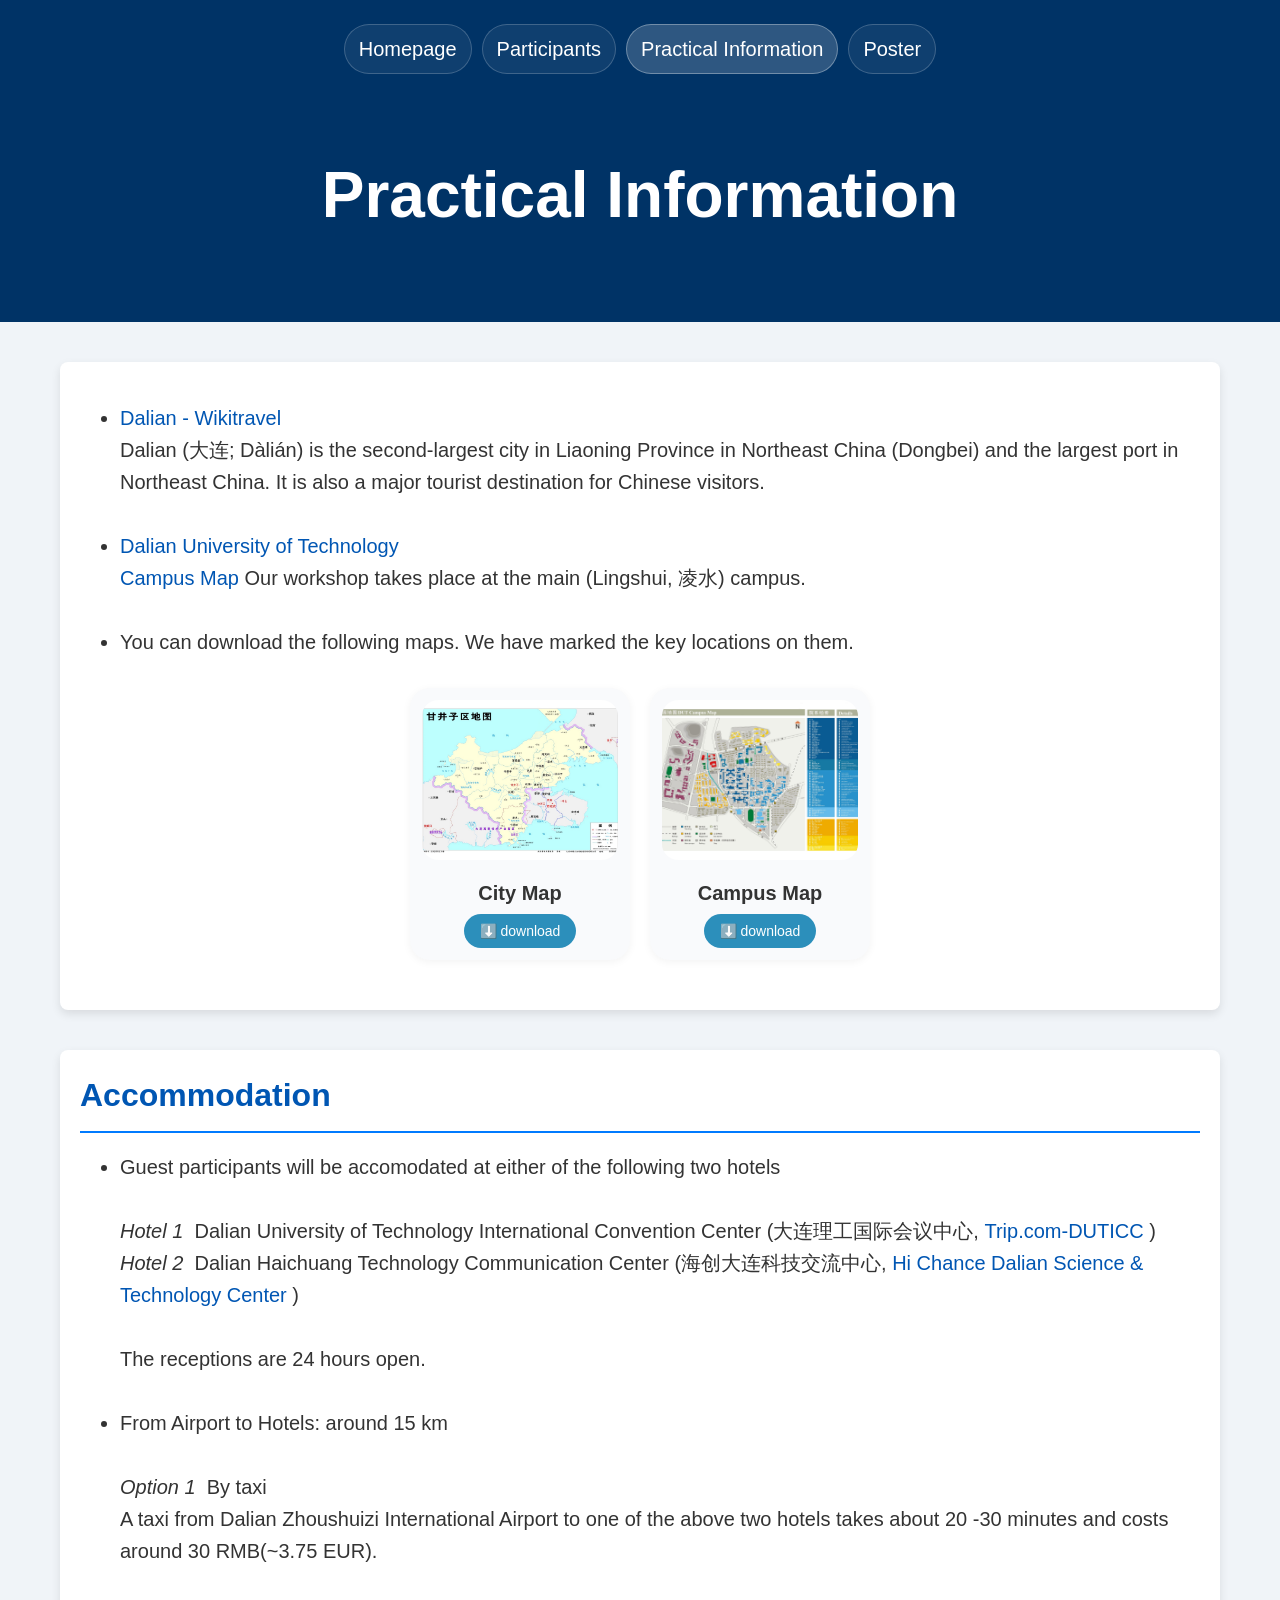
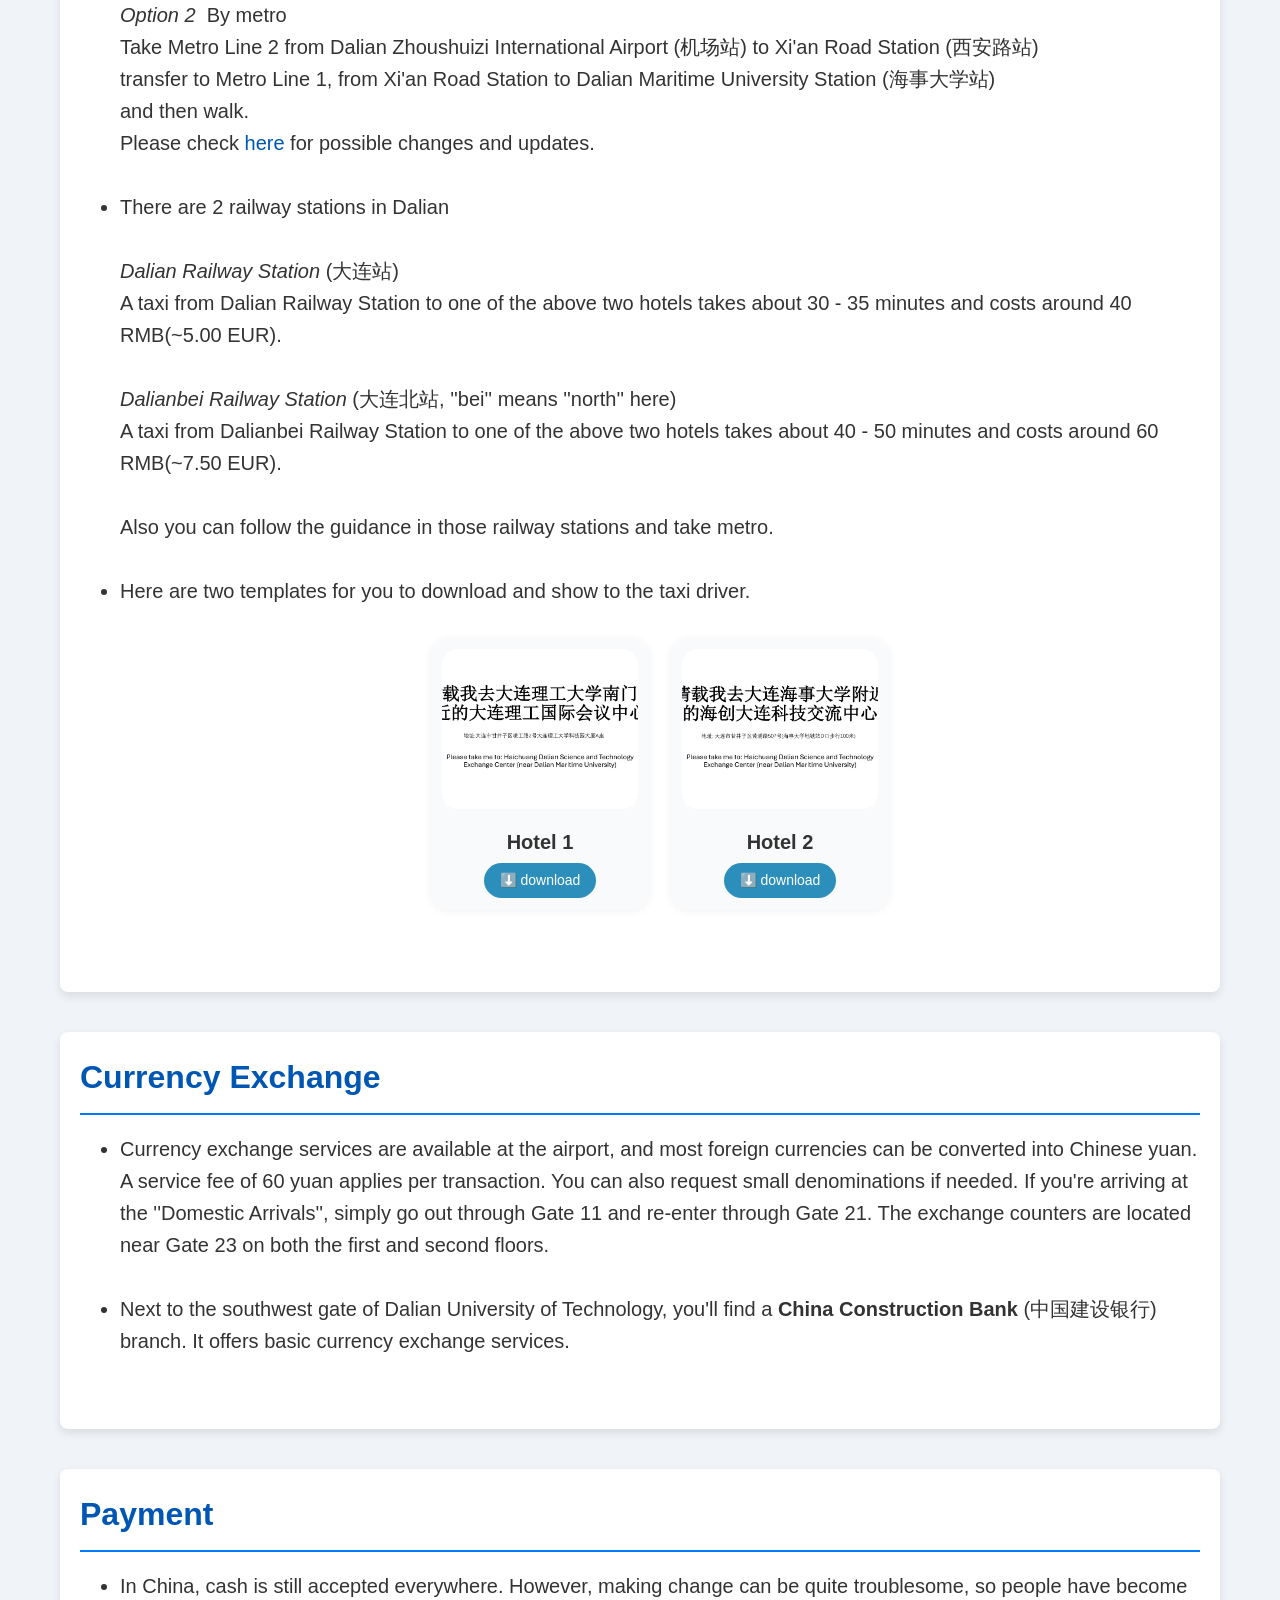
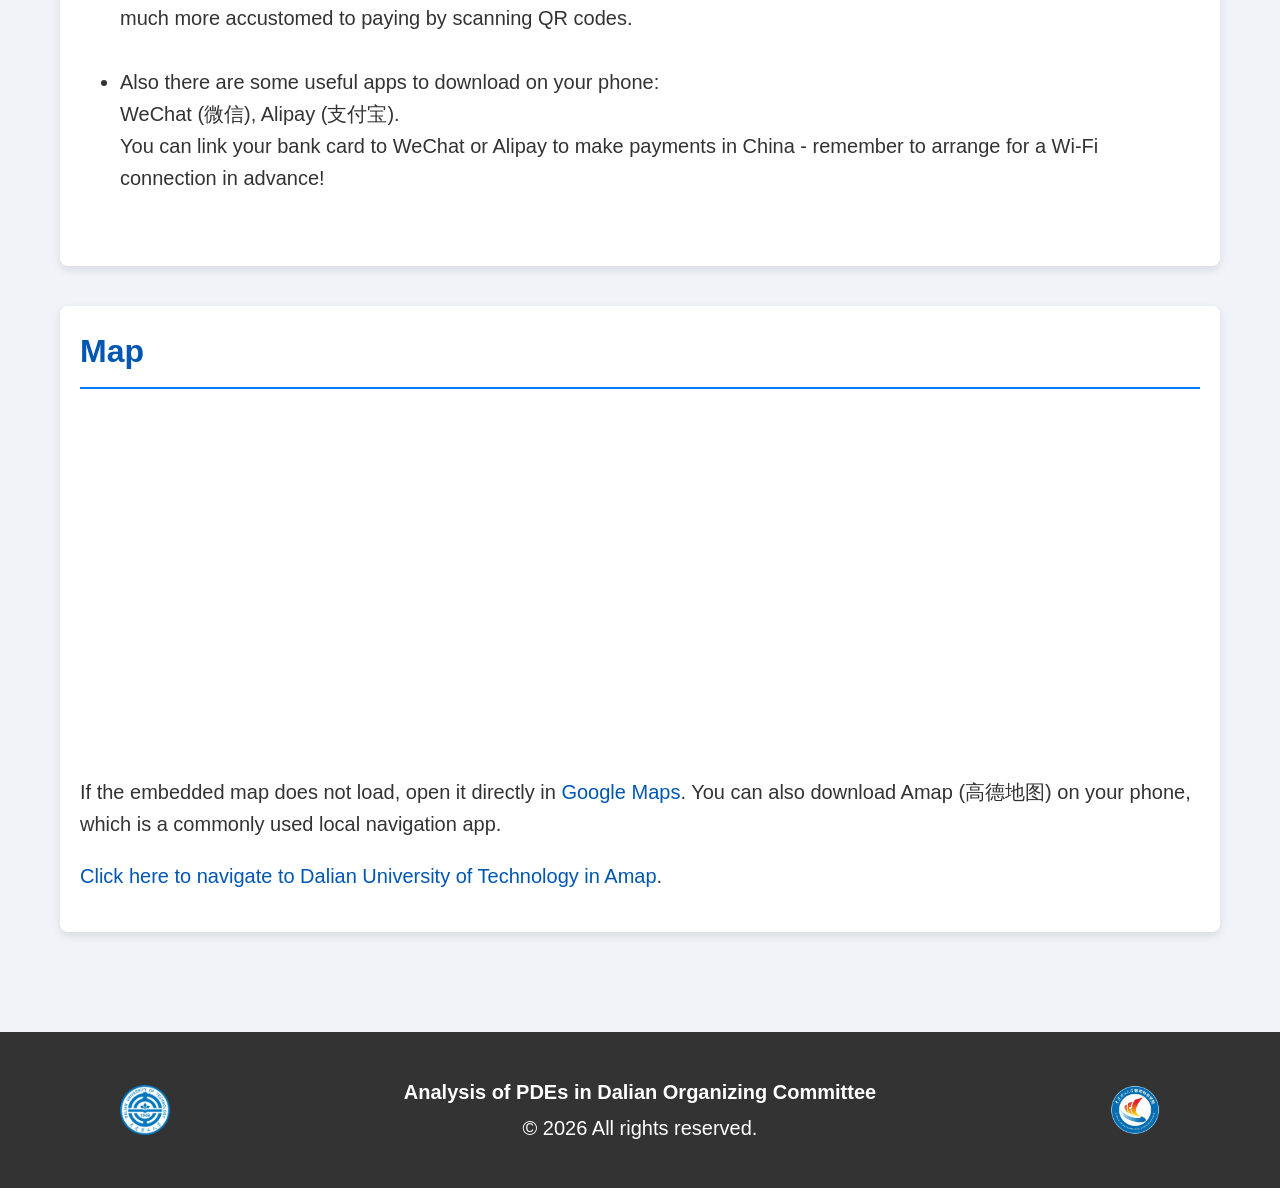
==== information.html @ e241f8f9 "Update information.html" ====
<!DOCTYPE html>

    

<html lang="en">

<style>
body {
            font-family: "Microsoft YaHei", Arial, sans-serif;
            background-color: #f0f4f8;
            color: #333;
            margin: 0;
            padding: 0;
            line-height: 1.6;
	font-size: 20px; /* 增加基础字体大小 */
        }

section {
            max-width: 1200px;
            margin: 40px auto;
            padding: 20px;
            background: white;
            box-shadow: 0 4px 10px rgba(0,0,0,0.1);
            border-radius: 8px;
        }
</style>    


<head>
    <meta charset="UTF-8">
    <meta name="viewport" content="width=device-width, initial-scale=1.0">
    <title>Practical Information | Analysis of PDEs in Dalian</title>
    <link rel="stylesheet" href="styles.css">
</head>
<body>
    <header class="site-header">
        <div class="nav-shell">

            <nav class="site-nav" aria-label="Primary">
                <a href="index.html">Homepage</a>
                <a href="participants.html">Participants</a>
                <a class="active" href="information.html">Practical Information</a>
                <a href="poster.html">Poster</a>
            </nav>
        </div>
        <div class="hero">
	         <h1>Practical Information</h1>
        </div>
    </header>

    <main>
        


    <section id="Introduction">
            <ul>
                <li> 
                    <a href="https://wikitravel.org/en/Dalian">Dalian - Wikitravel</a> <br>
                    Dalian (大连; Dàlián) is the second-largest city in Liaoning Province in Northeast China (Dongbei) and the largest port in Northeast China. 
					It is also a major tourist destination for Chinese visitors.
                    <br><br>
                    </li>
                
                <li>  
                    <a href="https://en.dlut.edu.cn/index.htm">  Dalian University of Technology  </a> <br>
                    <a href="https://en.dlut.edu.cn/Campus_Life/Maps___Transportation.htm">   Campus Map </a> Our workshop takes place at the main (Lingshui, 凌水)  campus.  <br>  <br>
                </li>

				<li>You can download the following maps. We have marked the key locations on them.
                    
                </li> 
                
            </ul>

		<div style="display: flex; flex-wrap: wrap; gap: 20px; margin: 30px 0; justify-content: center;">
    
	<div style="background: #f9fafc; border-radius: 20px; padding: 12px; width: 220px; text-align: center; box-shadow: 0 2px 8px rgba(0,0,0,0.05);">
        <img src="https://jiashunliu.github.io/Analysis_in_Dalian/Ganjingzi Map.jpg" alt="City Map" style="width: 100%; height: 160px; object-fit: cover; border-radius: 16px;">
        <p style="margin: 8px 0 4px; font-weight: bold;">City Map</p>
        <a href="https://jiashunliu.github.io/Analysis_in_Dalian/Ganjingzi Map.pdf" download="City Map" style="background: #2c8fbb; color: white; padding: 6px 16px; border-radius: 30px; text-decoration: none; display: inline-block; font-size: 14px;">⬇️ download</a>
    </div>

    
    <div style="background: #f9fafc; border-radius: 20px; padding: 12px; width: 220px; text-align: center; box-shadow: 0 2px 8px rgba(0,0,0,0.05);">
        <img src="https://jiashunliu.github.io/Analysis_in_Dalian/campus map.jpg" alt="Campus Map" style="width: 100%; height: 160px; object-fit: cover; border-radius: 16px;">
        <p style="margin: 8px 0 4px; font-weight: bold;">Campus Map</p>
        <a href="https://jiashunliu.github.io/Analysis_in_Dalian/Campus Map.pdf" download="Campus Map" style="background: #2c8fbb; color: white; padding: 6px 16px; border-radius: 30px; text-decoration: none; display: inline-block; font-size: 14px;">⬇️ download</a>
    </div>
    
    
</div>
    </section>



<section class="panel">
            <h2>Accommodation</h2> 
            <ul>
                   <li> Guest participants will be accomodated at either of the following two hotels <br><br>
                    <i>Hotel 1</i>&nbsp; Dalian University of Technology International Convention Center (大连理工国际会议中心,
                    <a href="https://www.trip.com/hotels/dalian-hotel-detail-1654204/dalian-university-of-technology-international-convention-center/">
                        Trip.com-DUTICC </a>)<br>
                    <i>Hotel 2</i>&nbsp; Dalian Haichuang Technology Communication Center (海创大连科技交流中心,
                        <a href="https://en.hichancedalian.cn/"> Hi Chance Dalian Science & Technology Center  </a>)  <br><br>
                    The receptions are 24 hours open. <br> <br>
               </li>
                
                <li>From Airport to Hotels: around 15 km <br><br>
                    <i>Option 1</i>&nbsp; By taxi<br>
                    A taxi from Dalian Zhoushuizi International Airport to one of the above two hotels takes about 20 -30 minutes and costs around 30 RMB(~3.75 EUR).<br>  <br>
                    
                    <i>Option 2</i>&nbsp; By metro<br>
                    Take Metro Line 2 from Dalian Zhoushuizi International Airport (机场站) to Xi'an Road Station (西安路站)  <br>
                             transfer to Metro Line 1, from Xi'an Road Station to Dalian Maritime University Station (海事大学站)  <br>
                             and then walk. <br>
                    Please check <a href="https://www.dltransgrp.com/portal/indexShow.do">here</a> for possible changes and updates.
                    <br><br>
                </li> 

				<li>There are 2 railway stations in Dalian <br><br>
                    <i>Dalian Railway Station</i> (大连站)<br>
                    A taxi from Dalian Railway Station to one of the above two hotels takes about 30 - 35 minutes and costs around 40 RMB(~5.00 EUR).<br><br>
                    
                    <i>Dalianbei Railway Station</i> (大连北站, ''bei'' means ''north'' here)<br>
                    A taxi from Dalianbei Railway Station to one of the above two hotels takes about 40 - 50 minutes and costs around 60 RMB(~7.50 EUR).<br><br>
					Also you can follow the guidance in those railway stations and take metro.
                    <br><br>
                </li>

				<li>Here are two templates for you to download and show to the taxi driver.
                    
                </li> 

<div style="display: flex; flex-wrap: wrap; gap: 20px; margin: 30px 0; justify-content: center;">

	<div style="background: #f9fafc; border-radius: 20px; padding: 12px; width: 220px; text-align: center; box-shadow: 0 2px 8px rgba(0,0,0,0.05);">
        <img src="https://jiashunliu.github.io/Analysis_in_Dalian/taxi-2.jpg" alt="Hotel 1" style="width: 100%; height: 160px; object-fit: cover; border-radius: 16px;">
        <p style="margin: 8px 0 4px; font-weight: bold;">Hotel 1</p>
        <a href="https://jiashunliu.github.io/Analysis_in_Dalian/taxi-2.jpg" download="Hotel1.jpg" style="background: #2c8fbb; color: white; padding: 6px 16px; border-radius: 30px; text-decoration: none; display: inline-block; font-size: 14px;">⬇️ download</a>
    </div>
    
    <div style="background: #f9fafc; border-radius: 20px; padding: 12px; width: 220px; text-align: center; box-shadow: 0 2px 8px rgba(0,0,0,0.05);">
        <img src="https://jiashunliu.github.io/Analysis_in_Dalian/taxi-1.jpg" alt="Hotel 2" style="width: 100%; height: 160px; object-fit: cover; border-radius: 16px;">
        <p style="margin: 8px 0 4px; font-weight: bold;">Hotel 2</p>
        <a href="https://jiashunliu.github.io/Analysis_in_Dalian/taxi-1.jpg" download="Hotel2.jpg" style="background: #2c8fbb; color: white; padding: 6px 16px; border-radius: 30px; text-decoration: none; display: inline-block; font-size: 14px;">⬇️ download</a>
    </div>
    
    
</div>
                
            </ul> 
             
            <br>
        </section>


    <section class="panel">
            <h2>Currency Exchange</h2> 
            <ul>
				<li>Currency exchange services are available at the airport, and most foreign currencies can be converted into Chinese yuan.
					A service fee of 60 yuan applies per transaction. You can also request small denominations if needed.
					If you're arriving at the ''Domestic Arrivals'', simply go out through Gate 11 and re-enter through Gate 21.
					The exchange counters are located near Gate 23 on both the first and second floors.
                </li> 

				<br>

				<li>Next to the southwest gate of Dalian University of Technology, you'll find a <b>China Construction Bank</b> (中国建设银行) branch. 
					It offers basic currency exchange services.
                </li> 

            </ul> 
             
            <br>

	</section>

	<section class="panel">
            <h2>Payment</h2> 
            <ul>
				
				<li>In China, cash is still accepted everywhere. 
					However, making change can be quite troublesome, 
					so people have become much more accustomed to paying by scanning QR codes.
                </li> 

				<br>
				
                <li>Also there are some useful apps to download on your phone: <br>
                    WeChat (微信), Alipay (支付宝).<br>
                    You can link your bank card to WeChat or Alipay to make payments in China - remember to arrange for a Wi-Fi connection in advance!
                    <br>
                </li> 
                
            </ul> 
             
            <br>

	</section>


        <section class="panel">
            <h2>Map</h2>
            <iframe
                class="map-frame"
                src="https://www.google.com/maps?q=Dalian%20University%20of%20Technology%2C%20Dalian%2C%20China&z=15&output=embed"
                allowfullscreen=""
                loading="lazy"
                referrerpolicy="no-referrer-when-downgrade"
                title="Dalian University of Technology map">
            </iframe>
            <p>
                If the embedded map does not load, open it directly in
                <a href="https://www.google.com/maps/search/?api=1&query=Dalian+University+of+Technology,+Dalian,+China">Google Maps</a>.
				You can also download Amap (高德地图) on your phone, which is a commonly used local navigation app.
            </p>
			<p>
                <a href="https://uri.amap.com/search?keyword=大连理工大学" target="_blank">Click here to navigate to Dalian University of Technology in Amap</a>.
            </p>
			
        </section>
    </main>

    <footer class="site-footer">
        <div class="footer-inner">
            <img class="footer-logo" src="https://jiashunliu.github.io/Analysis_in_Dalian/symbol_dut.png" alt="DUT logo">
            <div class="footer-copy">
                <p><strong>Analysis of PDEs in Dalian Organizing Committee</strong></p>
                <p>&copy; 2026 All rights reserved.</p>
            </div>
            <img class="footer-logo" src="https://jiashunliu.github.io/Analysis_in_Dalian/symbol_som_2.png" alt="School logo">
        </div>
    </footer>
</body>
</html>
---- styles.css ----
:root {
    --bg: #f0f4f8;
    --panel: #ffffff;
    --ink: #333333;
    --muted: #5c6a7a;
    --line: #d8e0ea;
    --brand: #003366;
    --brand-soft: #0056b3;
    --brand-line: #007bff;
    --accent: #ffcc00;
    --accent-soft: #fff3cd;
    --shadow: 0 4px 10px rgba(0, 0, 0, 0.1);
}

* {
    box-sizing: border-box;
}

html {
    scroll-behavior: smooth;
}

body {
    margin: 0;
    font-family: "Microsoft YaHei", Arial, sans-serif;
    background-color: var(--bg);
    color: var(--ink);
    line-height: 1.6;
}

a {
    color: var(--brand-soft);
    text-decoration: none;
}

a:hover {
    text-decoration: underline;
}

.site-header {
    background: var(--brand);
    color: #ffffff;
    text-align: center;
}

.nav-shell {
    max-width: 1200px;
    margin: 0 auto;
    padding: 24px 20px 0;
}

.brand {
    margin-bottom: 18px;
    font-size: 1.45rem;
    font-weight: 700;
    letter-spacing: 0.02em;
}

.brand a {
    color: #ffffff;
    text-decoration: none;
}

.site-nav {
    display: flex;
    justify-content: center;
    flex-wrap: wrap;
    gap: 10px;
    padding-bottom: 14px;
}

.site-nav a {
    color: #ffffff;
    padding: 8px 14px;
    border: 1px solid rgba(255, 255, 255, 0.2);
    border-radius: 999px;
    background: rgba(255, 255, 255, 0.06);
    transition: background-color 0.2s ease, border-color 0.2s ease;
}

.site-nav a:hover,
.site-nav a.active {
    background: rgba(255, 255, 255, 0.18);
    border-color: rgba(255, 255, 255, 0.32);
    text-decoration: none;
}

.hero {
    max-width: 2000px;
    margin: 0 auto;
    padding: 72px 20px 90px;
}

.hero .eyebrow {
    margin: 0 0 14px;
    font-size: 1rem;
    letter-spacing: 0.2em;
    text-transform: uppercase;
    color: rgba(255, 255, 255, 0.8);
}

.hero h1 {
    margin: 0;
    font-size: clamp(2.6rem, 6vw, 4rem);
    line-height: 1.12;
}

.hero p {
    max-width: 780px;
    margin: 18px auto 0;
    font-size: 1.2rem;
    color: rgba(255, 255, 255, 0.92);
}

.hero .dates {
    font-size: 1.8rem;
    font-weight: 700;
    color: var(--accent);
}

.hero .location {
    margin-top: 10px;
    font-size: 1.35rem;
    color: #ffffff;
}

main {
    max-width: 1200px;
    margin: 40px auto;
    padding: 0 20px 20px;
}

.panel {
    margin-bottom: 40px;
    padding: 20px;
    background: var(--panel);
    box-shadow: var(--shadow);
    border-radius: 8px;
}

.panel[id] {
    scroll-margin-top: 24px;
}

.panel h2 {
    margin: 0 0 18px;
    padding-bottom: 10px;
    color: var(--brand-soft);
    font-size: 2rem;
    border-bottom: 2px solid var(--brand-line);
}

.panel h3 {
    margin: 20px 0 10px;
    color: var(--brand);
}

.panel p:first-of-type,
.panel ul:first-of-type,
.panel ol:first-of-type {
    margin-top: 0;
}

.lede {
    font-size: 1.08rem;
    color: var(--muted);
}

.card-grid,
.link-grid {
    display: grid;
    gap: 18px;
    margin-top: 24px;
}

.card-grid {
    grid-template-columns: repeat(auto-fit, minmax(220px, 1fr));
}

.link-grid {
    grid-template-columns: repeat(auto-fit, minmax(240px, 1fr));
}

.card,
.link-card,
.note {
    padding: 18px 20px;
    border: 1px solid var(--line);
    border-radius: 8px;
    background: #f9fbfd;
}

.card strong,
.link-card strong {
    display: block;
    margin-bottom: 8px;
    color: var(--brand);
}

.link-card {
    color: inherit;
    transition: transform 0.2s ease, border-color 0.2s ease;
}

.link-card:hover {
    transform: translateY(-2px);
    border-color: var(--brand-soft);
    text-decoration: none;
}

.meta-list,
.speaker-list,
.info-list,
.contact-list {
    margin: 0;
    padding-left: 22px;
}

.meta-list li,
.speaker-list li,
.info-list li,
.contact-list li {
    margin-bottom: 10px;
}

.table-wrap {
    overflow-x: auto;
    margin-top: 18px;
}

table {
    width: 100%;
    min-width: 760px;
    border-collapse: collapse;
    background: #ffffff;
}

th,
td {
    padding: 12px 10px;
    border: 1px solid var(--line);
    text-align: center;
    vertical-align: middle;
}

th {
    background: #edf3fa;
    color: var(--brand-soft);
}

.highlight {
    background: var(--accent-soft);
}

.note {
    border-left: 4px solid var(--brand-soft);
    background: #f5f9fe;
}

.split {
    display: grid;
    grid-template-columns: minmax(0, 1.25fr) minmax(280px, 0.9fr);
    gap: 24px;
}

.map-frame {
    width: 100%;
    min-height: 360px;
    border: 0;
    border-radius: 8px;
}

.auth-overlay {
    display: flex;
    justify-content: center;
    margin-bottom: 24px;
}

.auth-card {
    width: min(420px, 100%);
    padding: 28px 24px;
    border-radius: 12px;
    background: #ffffff;
    box-shadow: 0 14px 36px rgba(0, 0, 0, 0.18);
}

.auth-card h2 {
    margin: 0 0 10px;
    color: var(--brand);
    font-size: 1.6rem;
}

.auth-card p {
    margin: 0;
    color: var(--muted);
}

.auth-form {
    display: grid;
    gap: 12px;
    margin-top: 18px;
}

.auth-input {
    width: 100%;
    padding: 12px 14px;
    border: 1px solid var(--line);
    border-radius: 8px;
    font-size: 1rem;
    color: var(--ink);
}

.auth-input:focus {
    outline: 2px solid rgba(0, 123, 255, 0.2);
    border-color: var(--brand-line);
}

.auth-button {
    padding: 12px 14px;
    border: 0;
    border-radius: 8px;
    background: var(--brand);
    color: #ffffff;
    font-size: 1rem;
    cursor: pointer;
}

.auth-button:hover {
    background: var(--brand-soft);
}

.auth-error {
    min-height: 1.4em;
    color: #b42318;
    font-size: 0.95rem;
}

.protected-content.auth-locked {
    filter: blur(6px);
    pointer-events: none;
    user-select: none;
}

.site-footer {
    padding: 20px;
    background: #333333;
    color: #ffffff;
}

.footer-inner {
    position: relative;
    max-width: 1200px;
    min-height: 100px;
    margin: 0 auto;
    padding: 20px 80px;
    display: grid;
    grid-template-columns: auto 1fr auto;
    align-items: center;
    gap: 20px;
}

.footer-logo {
    width: 50px;
    height: 50px;
    object-fit: contain;
}

.footer-copy {
    text-align: center;
}

.footer-copy p {
    margin: 4px 0;
}

@media (max-width: 900px) {
    .hero {
        padding: 60px 20px 72px;
    }

    .split {
        grid-template-columns: 1fr;
    }

    .footer-inner {
        padding: 20px;
        grid-template-columns: 1fr;
        justify-items: center;
    }
}

@media (max-width: 640px) {
    .nav-shell {
        padding-top: 18px;
    }

    .brand {
        font-size: 1.2rem;
    }

    .site-nav a {
        padding: 7px 12px;
        font-size: 0.95rem;
    }

    .hero h1 {
        font-size: 2.2rem;
    }

    .hero p,
    .hero .dates,
    .hero .location {
        font-size: 1.05rem;
    }

    main {
        margin: 28px auto;
        padding: 0 14px 12px;
    }

    .panel {
        padding: 18px 16px;
    }

    .panel h2 {
        font-size: 1.6rem;
    }

    .auth-card {
        padding: 22px 18px;
    }
}
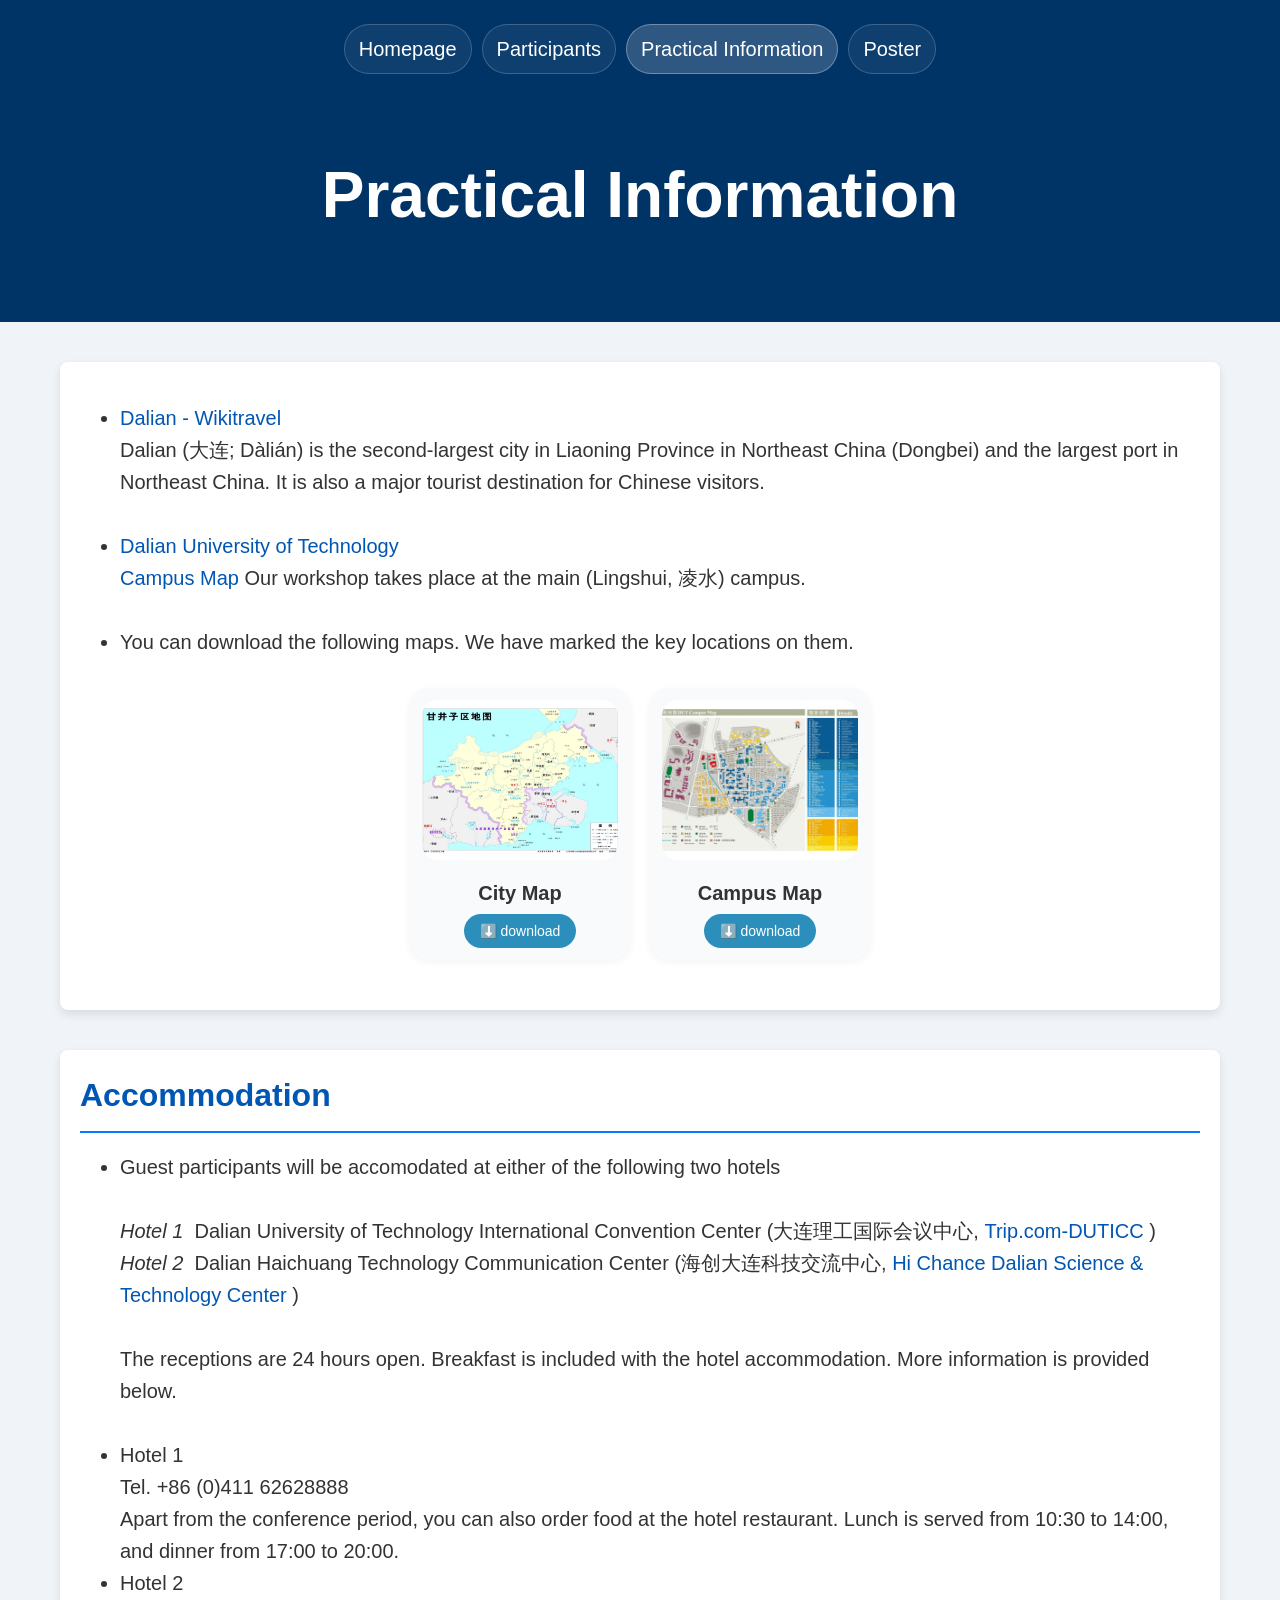
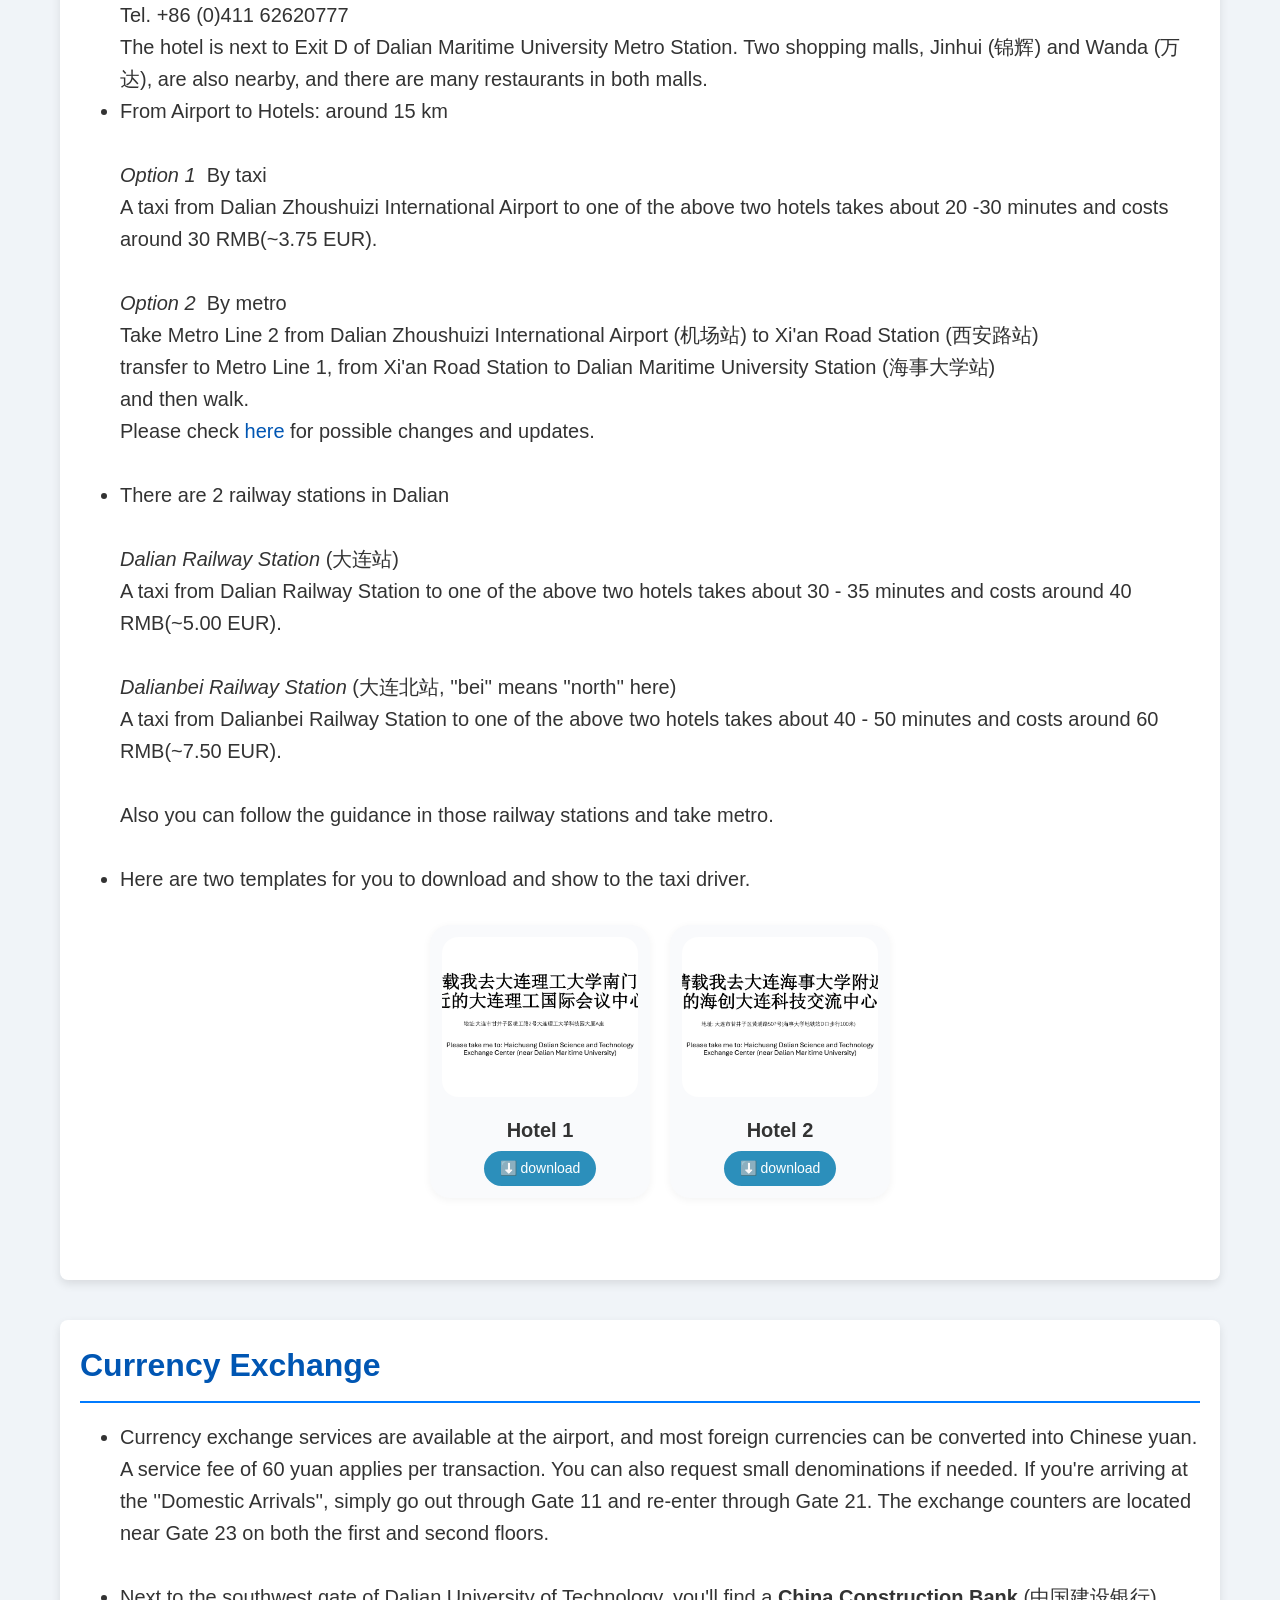
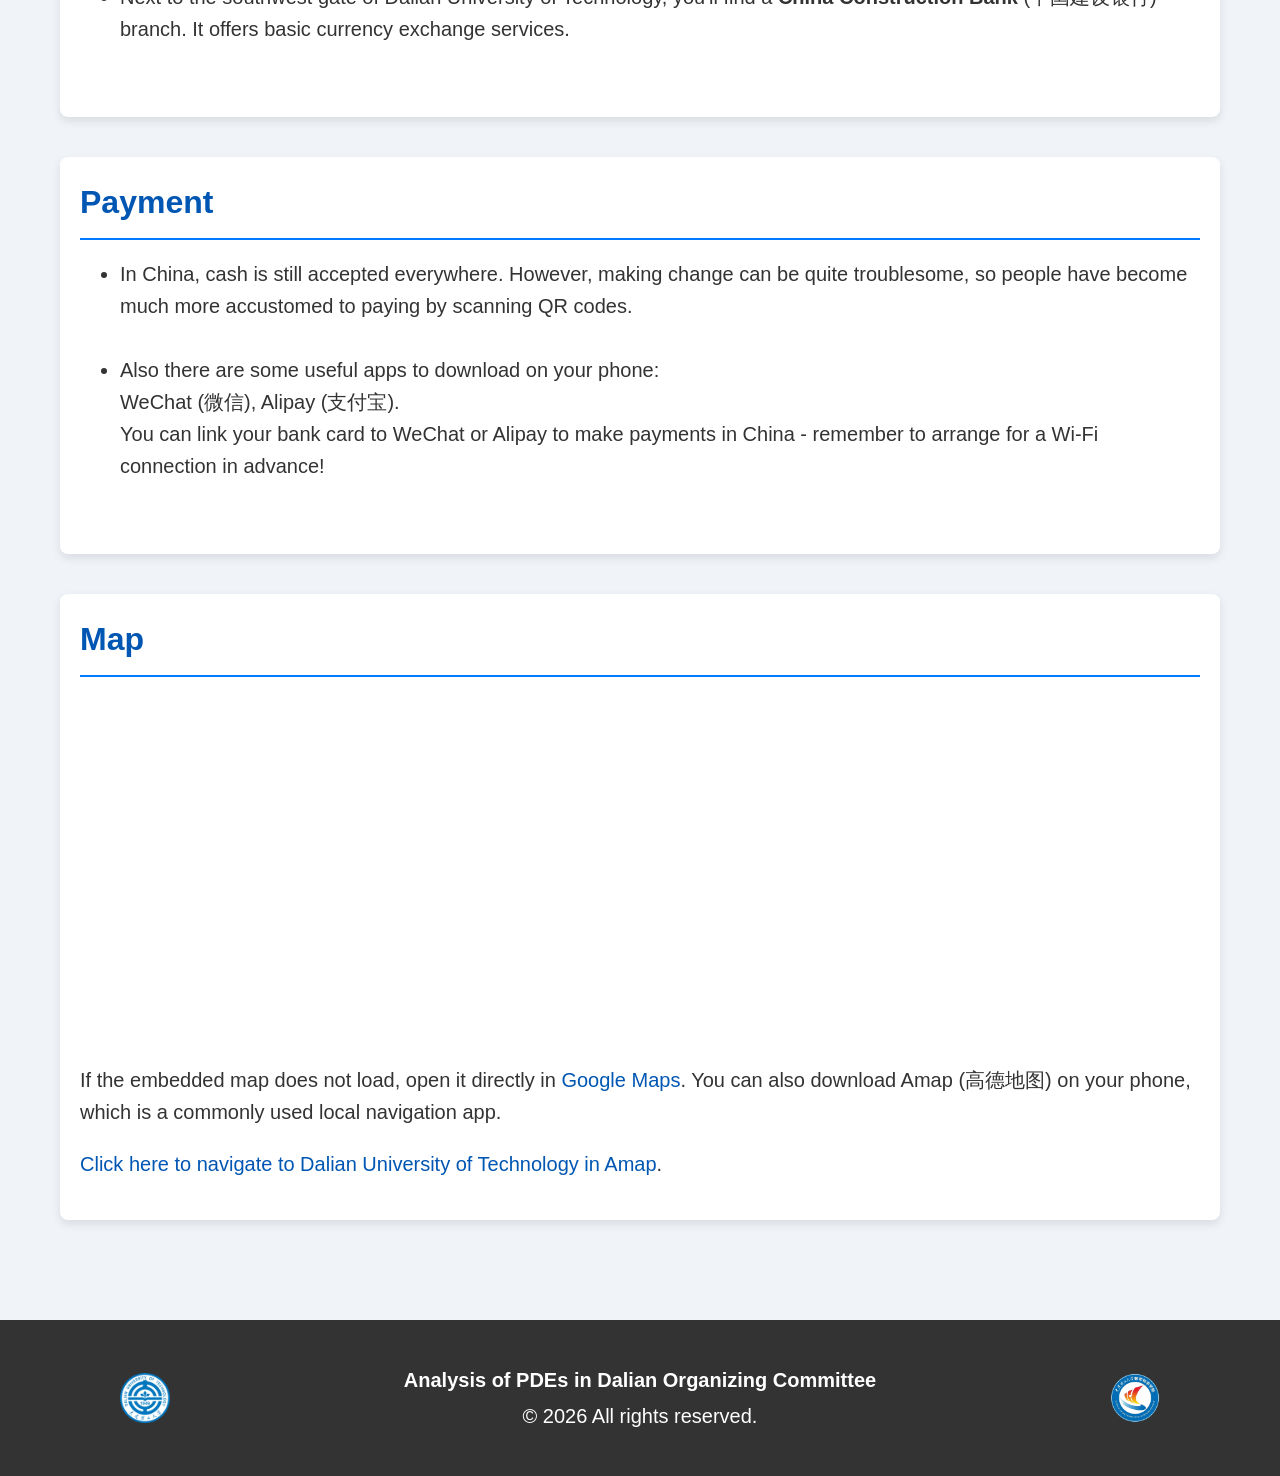
==== commit fee13780: "Update information.html" ====
--- a/information.html
+++ b/information.html
@@ -84,7 +84,7 @@
     <div style="background: #f9fafc; border-radius: 20px; padding: 12px; width: 220px; text-align: center; box-shadow: 0 2px 8px rgba(0,0,0,0.05);">
         <img src="https://jiashunliu.github.io/Analysis_in_Dalian/campus map.jpg" alt="Campus Map" style="width: 100%; height: 160px; object-fit: cover; border-radius: 16px;">
         <p style="margin: 8px 0 4px; font-weight: bold;">Campus Map</p>
-        <a href="https://jiashunliu.github.io/Analysis_in_Dalian/Campus Map.pdf" download="Campus Map" style="background: #2c8fbb; color: white; padding: 6px 16px; border-radius: 30px; text-decoration: none; display: inline-block; font-size: 14px;">⬇️ download</a>
+        <a href="https://jiashunliu.github.io/Analysis_in_Dalian/campus map.pdf" download="Campus Map" style="background: #2c8fbb; color: white; padding: 6px 16px; border-radius: 30px; text-decoration: none; display: inline-block; font-size: 14px;">⬇️ download</a>
     </div>
     
     
@@ -102,8 +102,16 @@
                         Trip.com-DUTICC </a>)<br>
                     <i>Hotel 2</i>&nbsp; Dalian Haichuang Technology Communication Center (海创大连科技交流中心,
                         <a href="https://en.hichancedalian.cn/"> Hi Chance Dalian Science & Technology Center  </a>)  <br><br>
-                    The receptions are 24 hours open. <br> <br>
+                    The receptions are 24 hours open. Breakfast is included with the hotel accommodation. More information is provided below.<br> <br>
                </li>
+
+				<li>Hotel 1 <br>Tel. +86 (0)411 62628888<br> Apart from the conference period, you can also order food at the hotel restaurant. 
+					Lunch is served from 10:30 to 14:00, and dinner from 17:00 to 20:00.</li>
+
+				<li>Hotel 2 <br>Tel. +86 (0)411 62620777<br> The hotel is next to Exit D of Dalian Maritime University Metro Station. 
+					Two shopping malls, Jinhui (锦辉) and Wanda (万达), are also nearby, and there are many restaurants in both malls.</li>
+
+				
                 
                 <li>From Airport to Hotels: around 15 km <br><br>
                     <i>Option 1</i>&nbsp; By taxi<br>
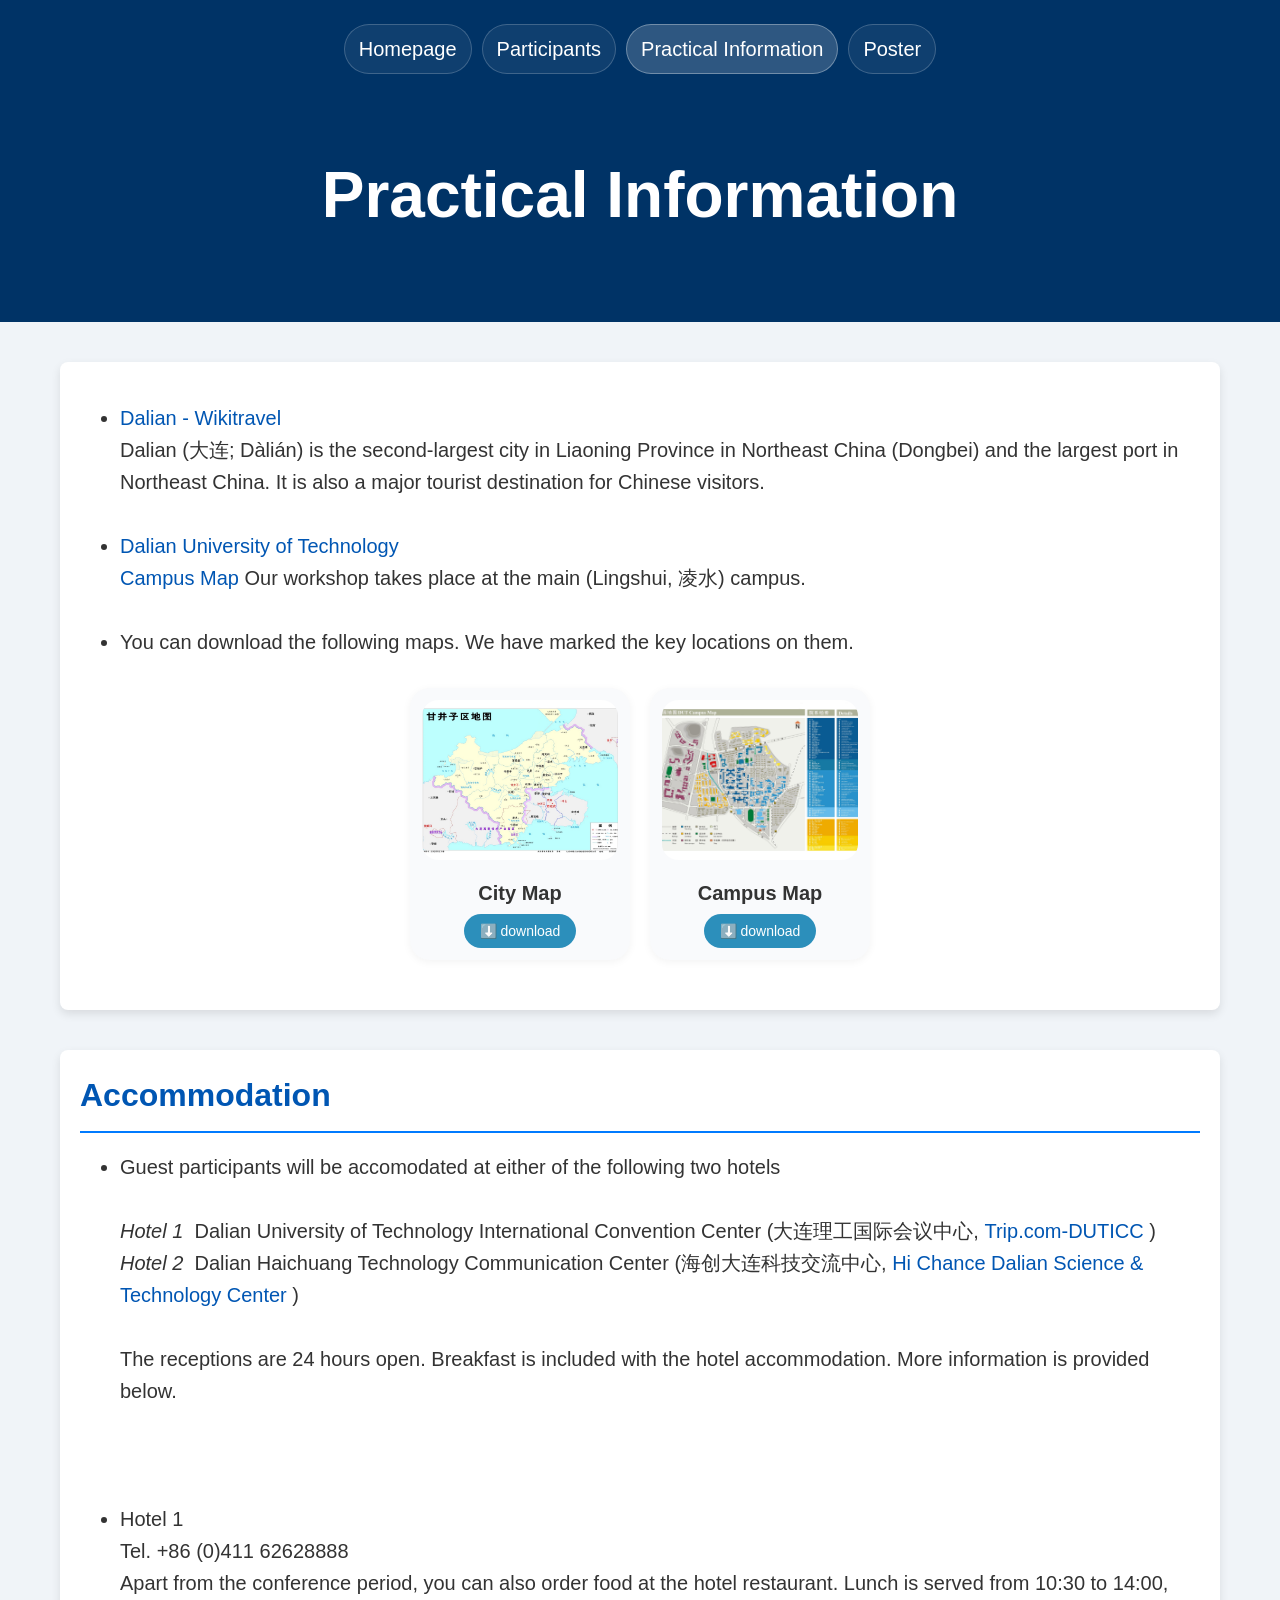
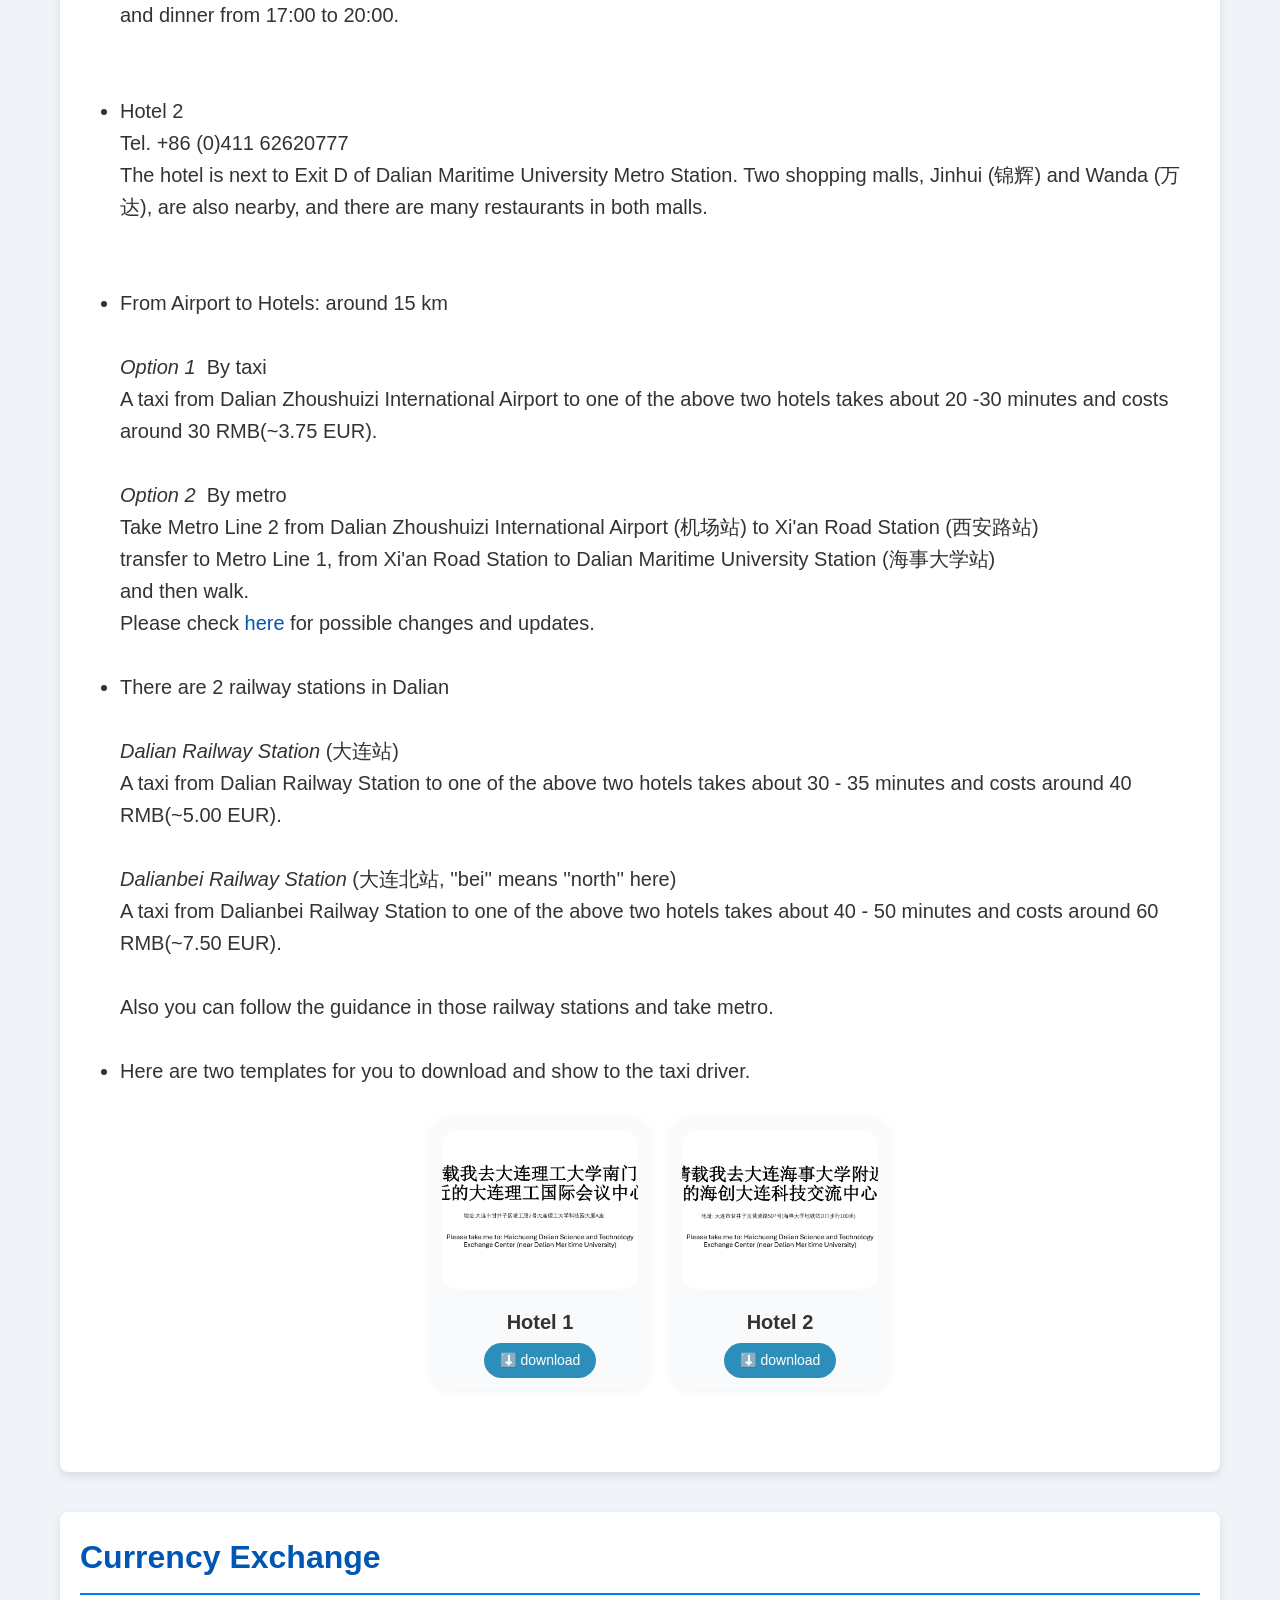
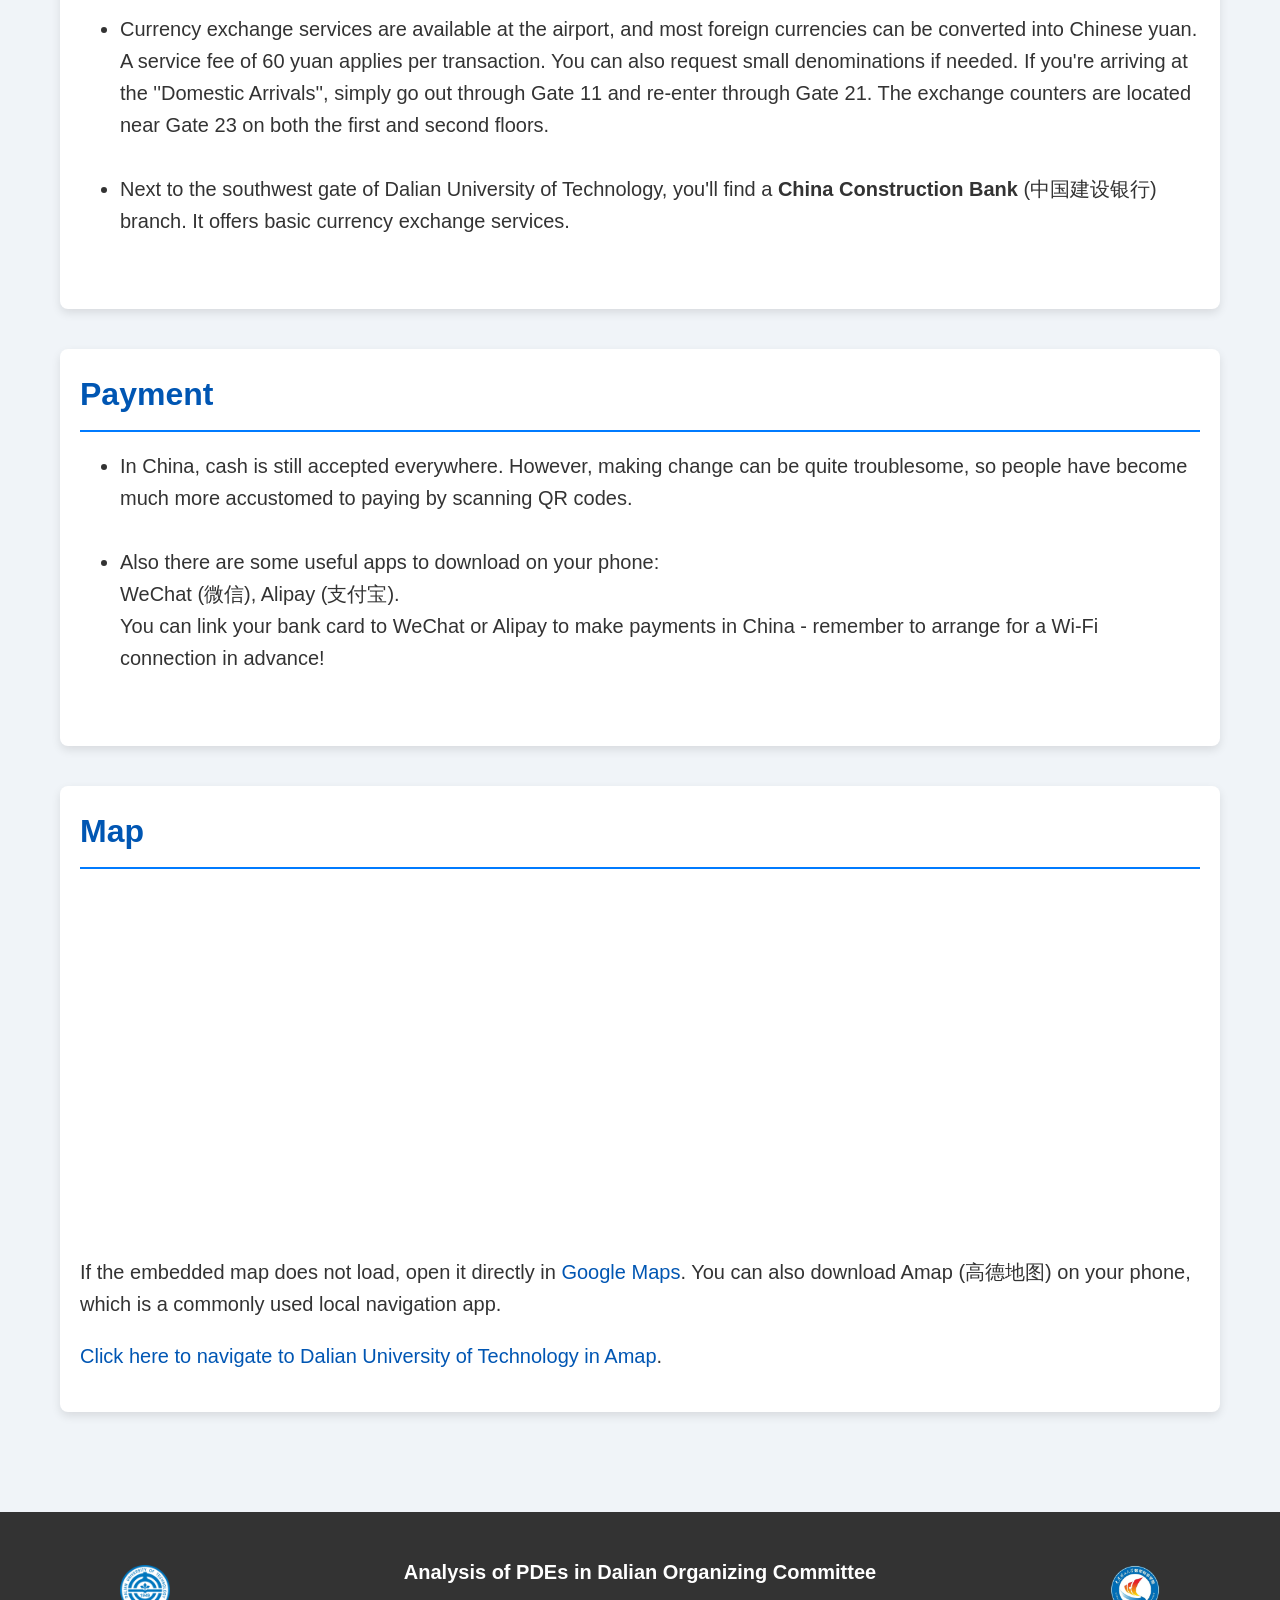
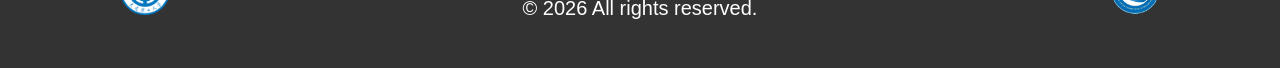
==== commit fa273986: "Update information.html" ====
--- a/information.html
+++ b/information.html
@@ -104,13 +104,13 @@
                         <a href="https://en.hichancedalian.cn/"> Hi Chance Dalian Science & Technology Center  </a>)  <br><br>
                     The receptions are 24 hours open. Breakfast is included with the hotel accommodation. More information is provided below.<br> <br>
                </li>
-
+<br> <br>
 				<li>Hotel 1 <br>Tel. +86 (0)411 62628888<br> Apart from the conference period, you can also order food at the hotel restaurant. 
 					Lunch is served from 10:30 to 14:00, and dinner from 17:00 to 20:00.</li>
-
+<br> <br>
 				<li>Hotel 2 <br>Tel. +86 (0)411 62620777<br> The hotel is next to Exit D of Dalian Maritime University Metro Station. 
 					Two shopping malls, Jinhui (锦辉) and Wanda (万达), are also nearby, and there are many restaurants in both malls.</li>
-
+<br> <br>
 				
                 
                 <li>From Airport to Hotels: around 15 km <br><br>
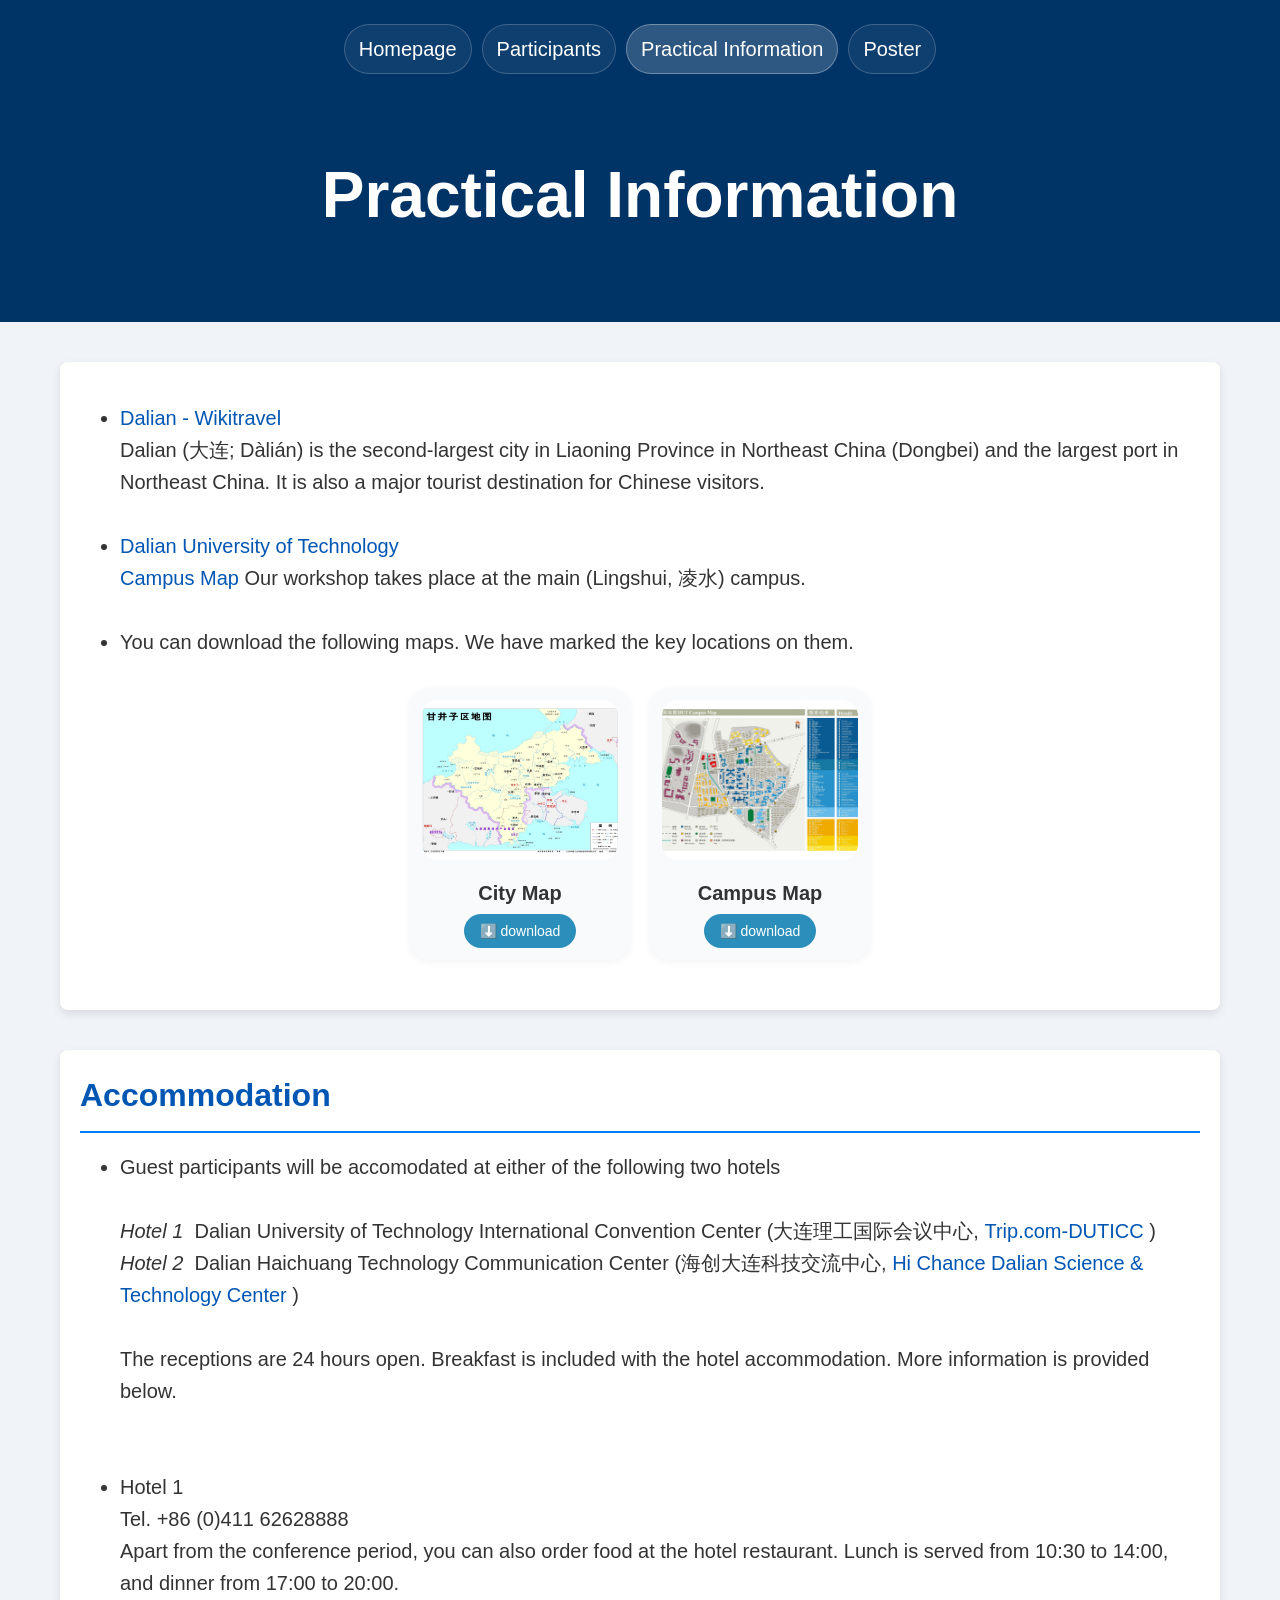
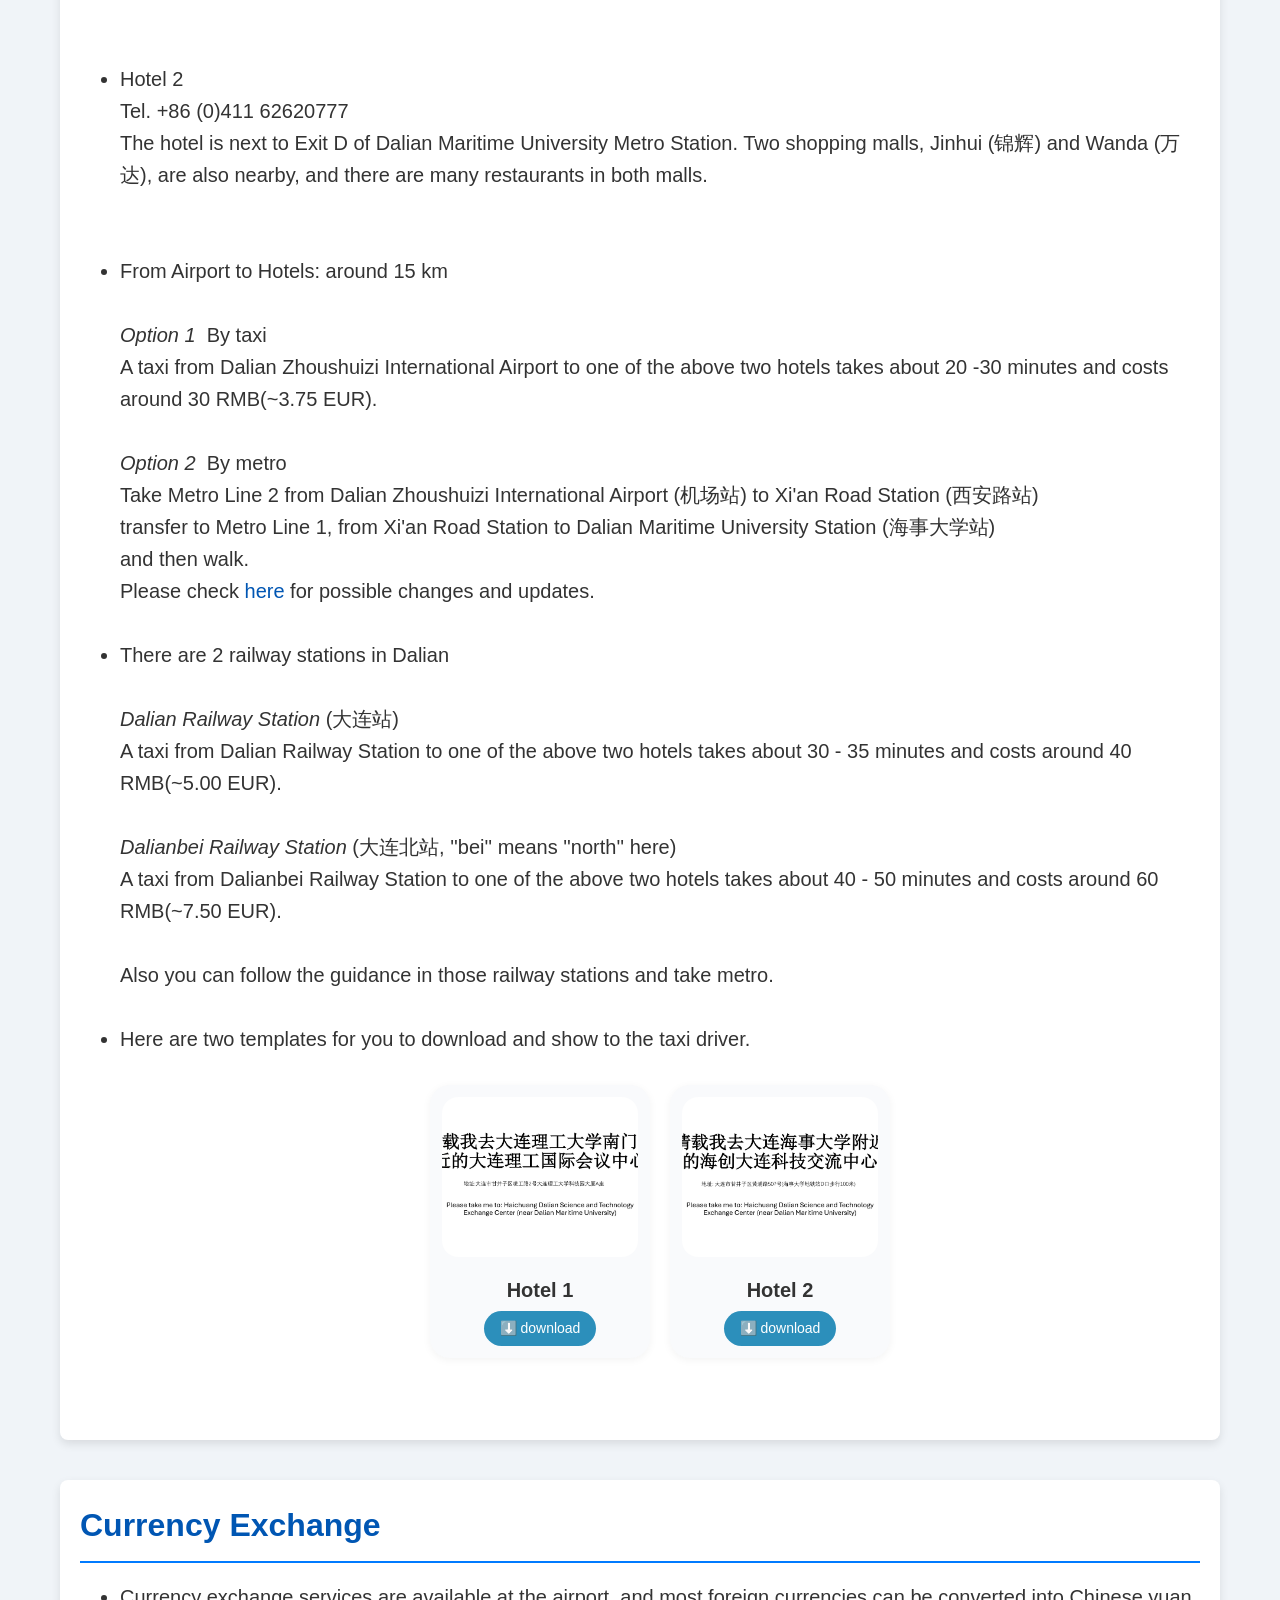
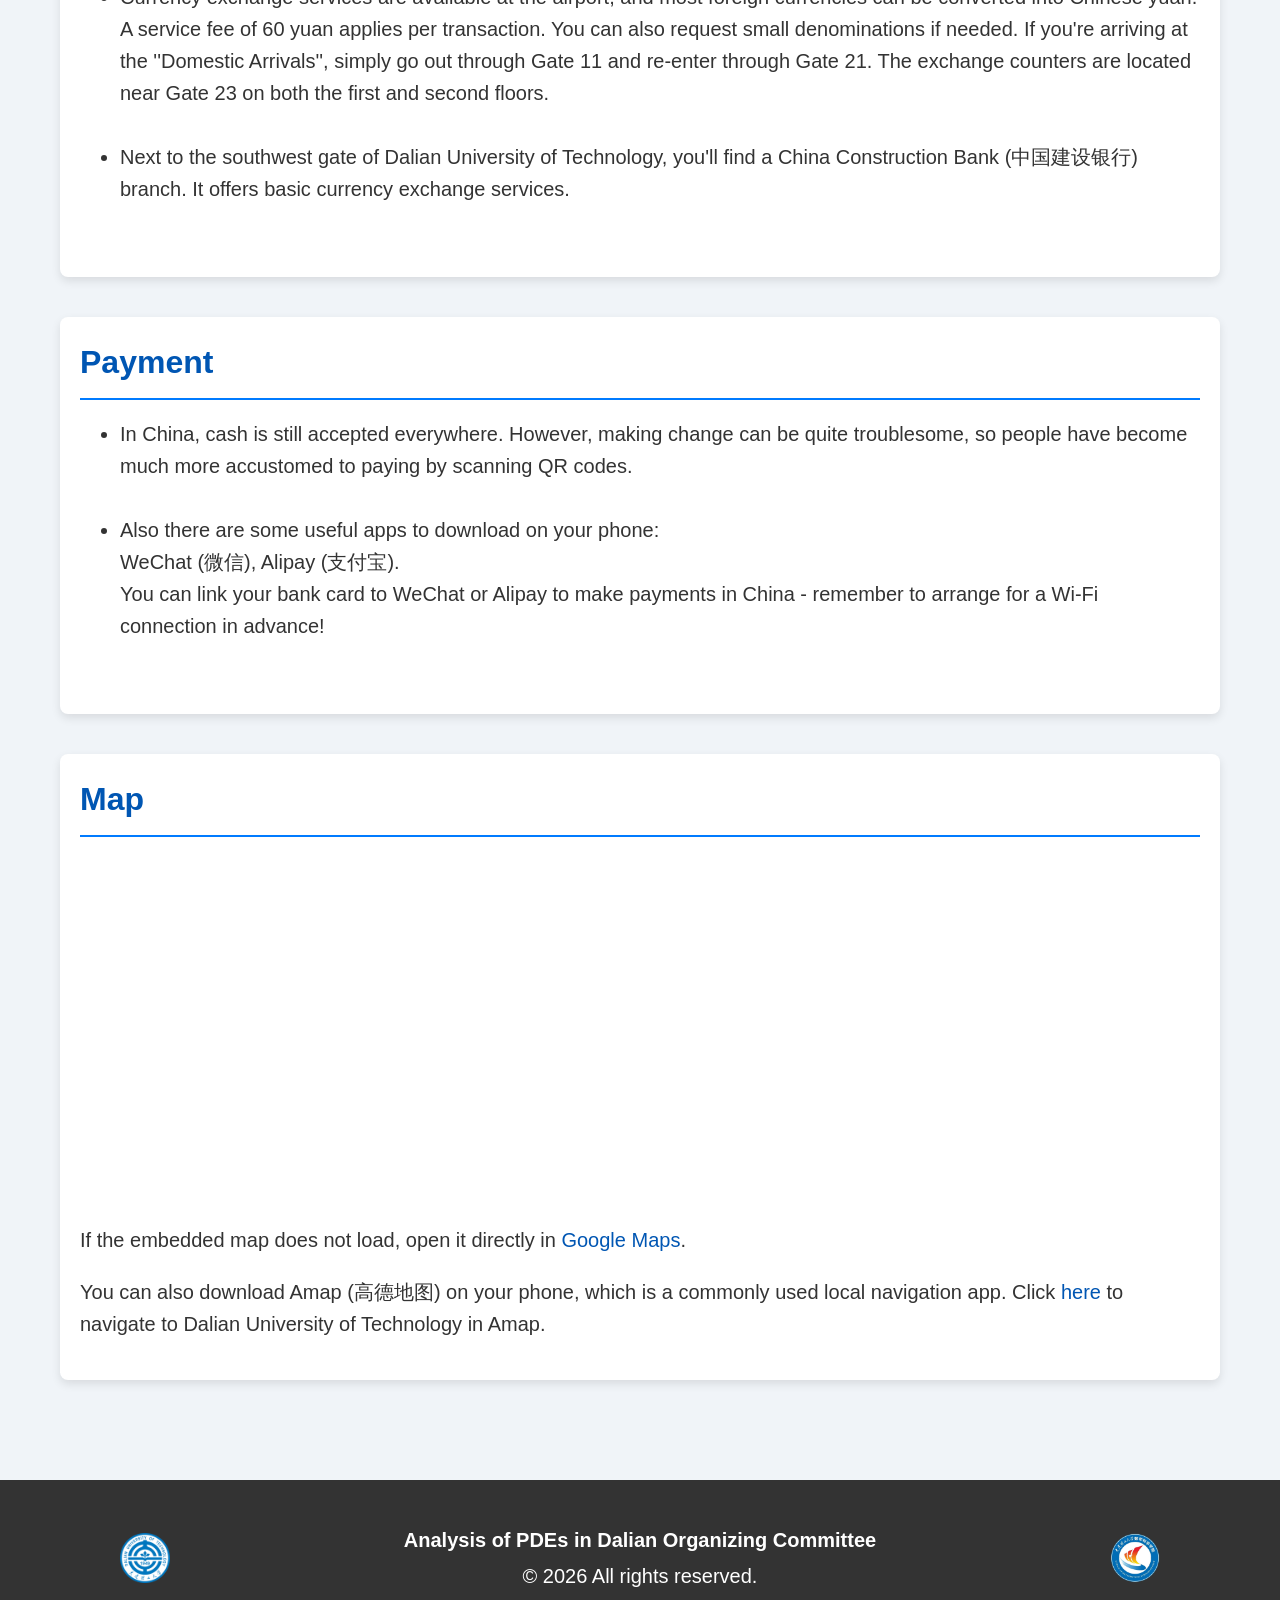
==== commit e31b09f3: "Update information.html" ====
--- a/information.html
+++ b/information.html
@@ -104,7 +104,7 @@
                         <a href="https://en.hichancedalian.cn/"> Hi Chance Dalian Science & Technology Center  </a>)  <br><br>
                     The receptions are 24 hours open. Breakfast is included with the hotel accommodation. More information is provided below.<br> <br>
                </li>
-<br> <br>
+<br>
 				<li>Hotel 1 <br>Tel. +86 (0)411 62628888<br> Apart from the conference period, you can also order food at the hotel restaurant. 
 					Lunch is served from 10:30 to 14:00, and dinner from 17:00 to 20:00.</li>
 <br> <br>
@@ -173,7 +173,7 @@
 
 				<br>
 
-				<li>Next to the southwest gate of Dalian University of Technology, you'll find a <b>China Construction Bank</b> (中国建设银行) branch. 
+				<li>Next to the southwest gate of Dalian University of Technology, you'll find a China Construction Bank (中国建设银行) branch. 
 					It offers basic currency exchange services.
                 </li> 
 
@@ -220,10 +220,11 @@
             <p>
                 If the embedded map does not load, open it directly in
                 <a href="https://www.google.com/maps/search/?api=1&query=Dalian+University+of+Technology,+Dalian,+China">Google Maps</a>.
-				You can also download Amap (高德地图) on your phone, which is a commonly used local navigation app.
+				
             </p>
 			<p>
-                <a href="https://uri.amap.com/search?keyword=大连理工大学" target="_blank">Click here to navigate to Dalian University of Technology in Amap</a>.
+                You can also download Amap (高德地图) on your phone, which is a commonly used local navigation app.
+				Click <a href="https://uri.amap.com/search?keyword=大连理工大学" target="_blank">here</a> to navigate to Dalian University of Technology in Amap.
             </p>
 			
         </section>
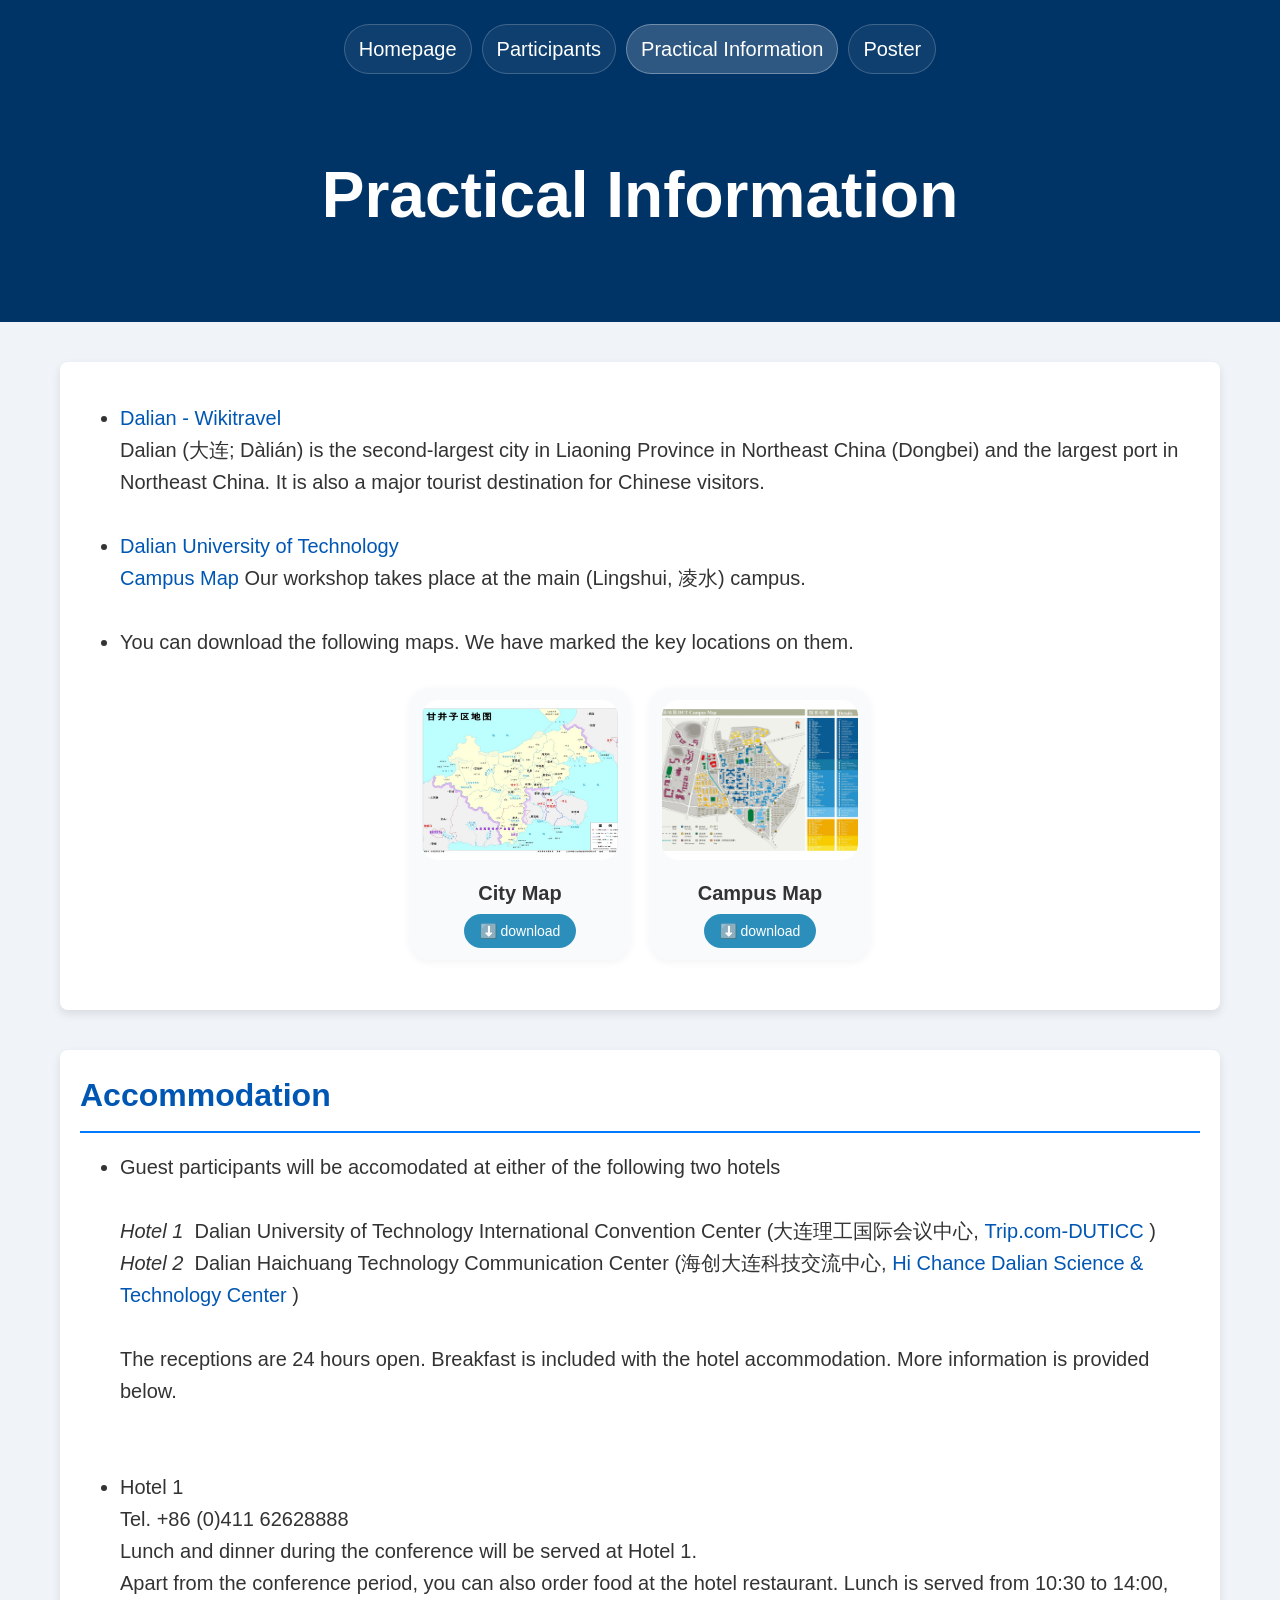
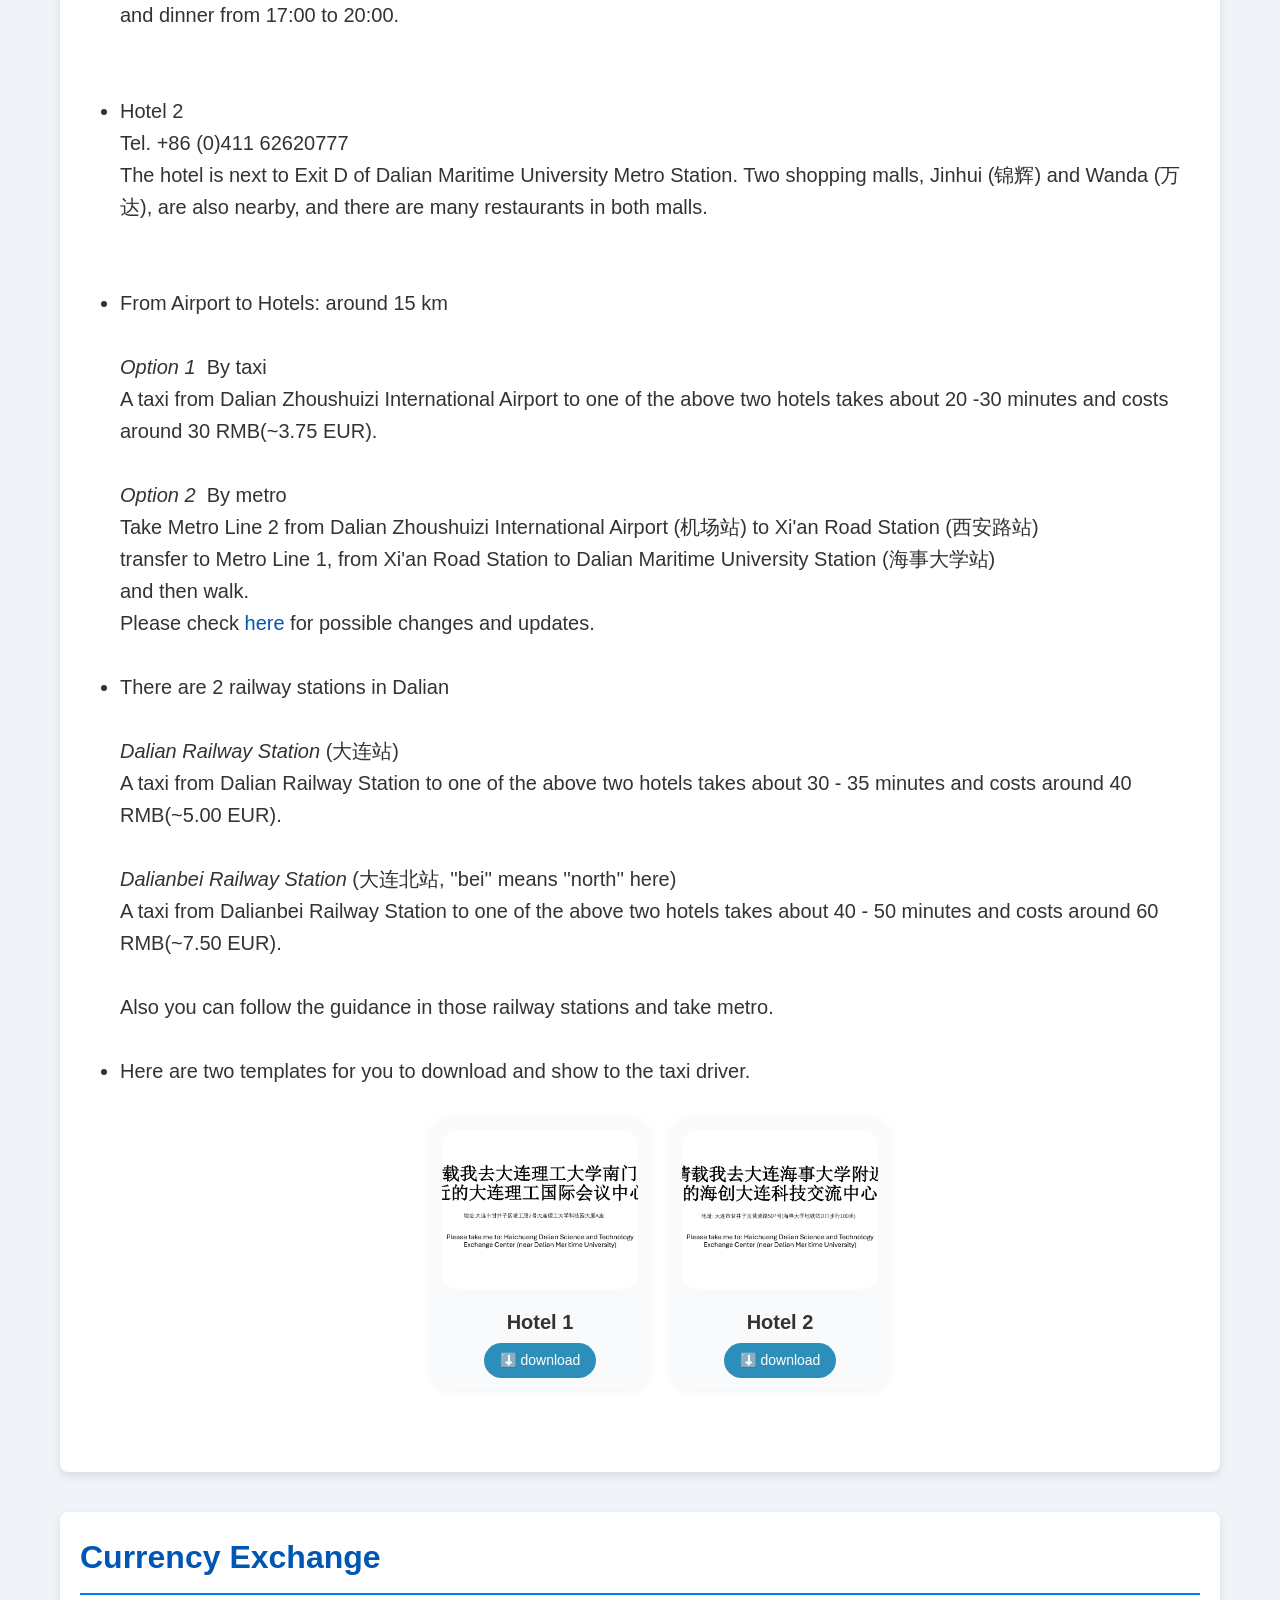
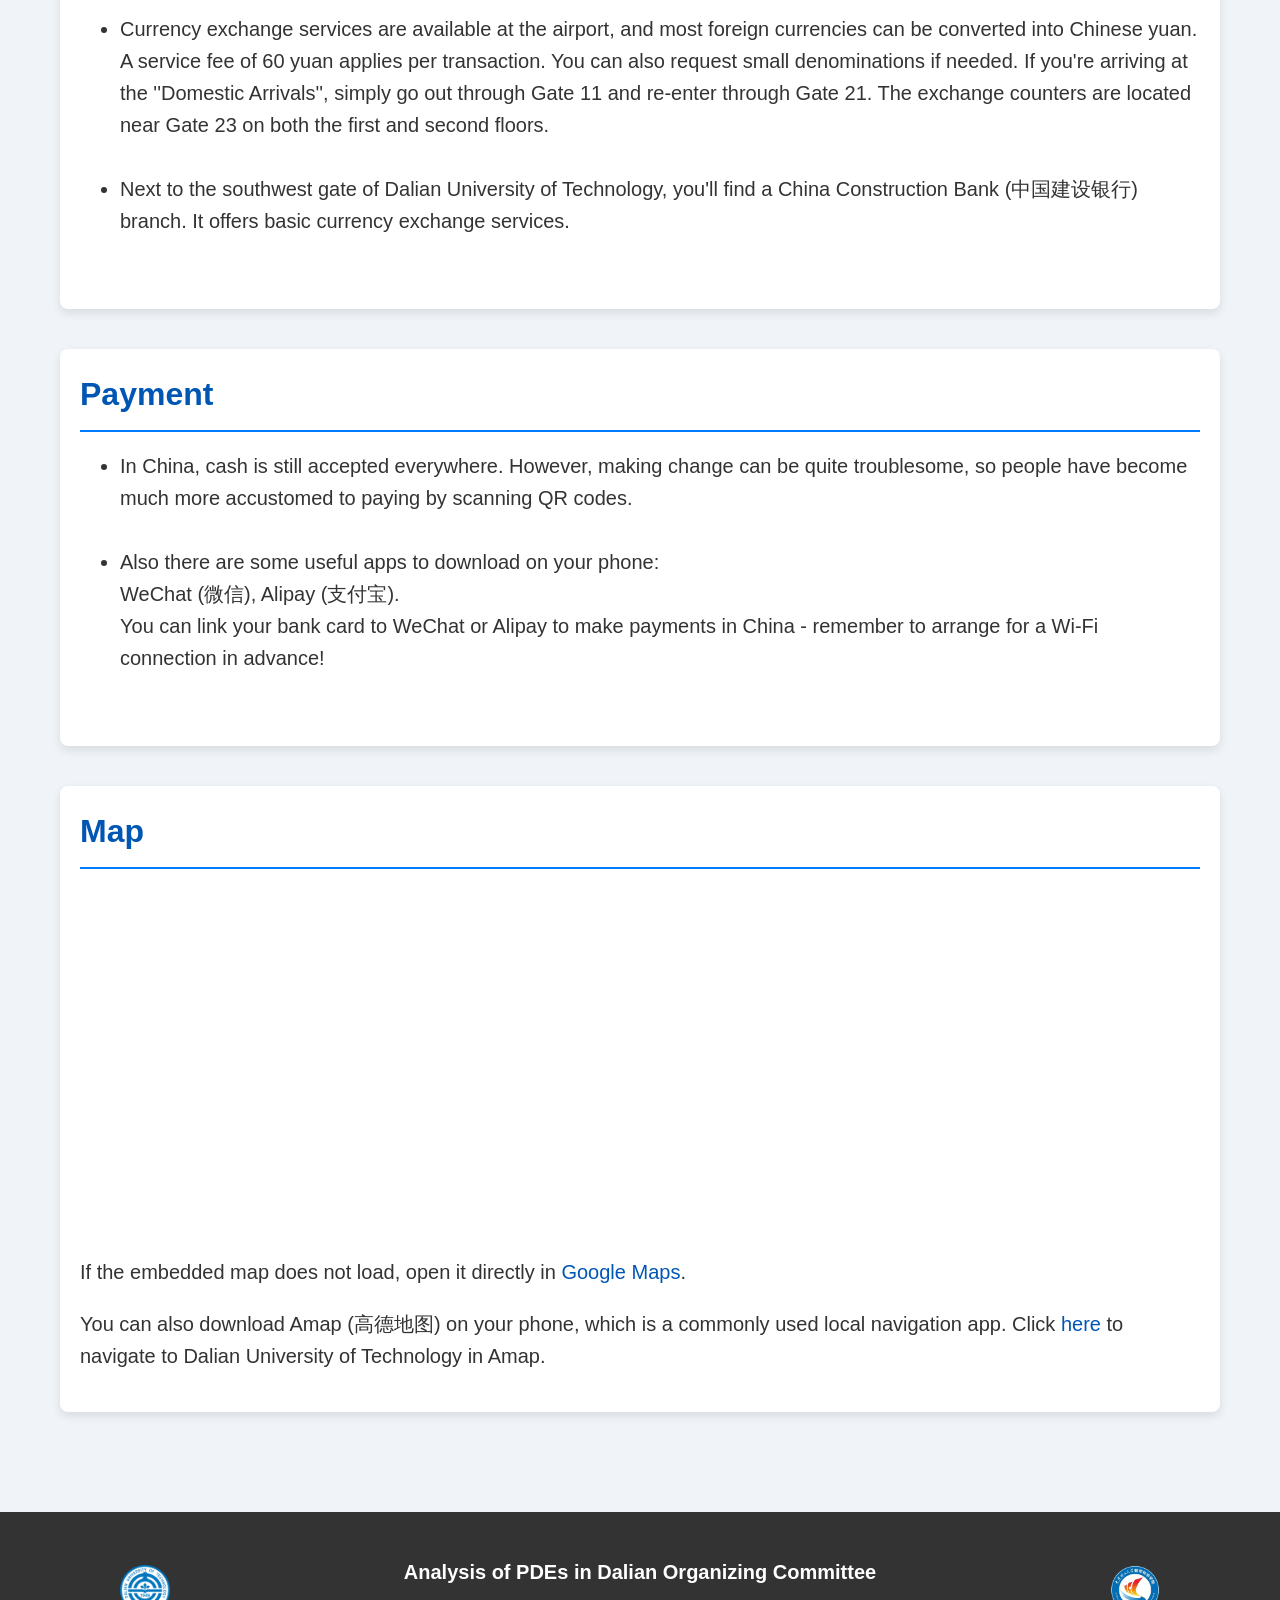
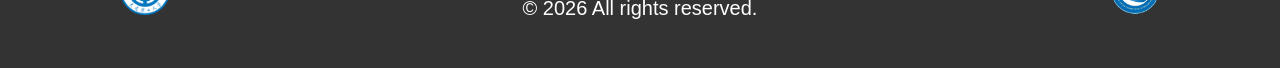
==== commit 015cf447: "Update information.html" ====
--- a/information.html
+++ b/information.html
@@ -105,7 +105,9 @@
                     The receptions are 24 hours open. Breakfast is included with the hotel accommodation. More information is provided below.<br> <br>
                </li>
 <br>
-				<li>Hotel 1 <br>Tel. +86 (0)411 62628888<br> Apart from the conference period, you can also order food at the hotel restaurant. 
+				<li>Hotel 1 <br>Tel. +86 (0)411 62628888<br>
+					Lunch and dinner during the conference will be served at Hotel 1.<br>
+					Apart from the conference period, you can also order food at the hotel restaurant. 
 					Lunch is served from 10:30 to 14:00, and dinner from 17:00 to 20:00.</li>
 <br> <br>
 				<li>Hotel 2 <br>Tel. +86 (0)411 62620777<br> The hotel is next to Exit D of Dalian Maritime University Metro Station. 
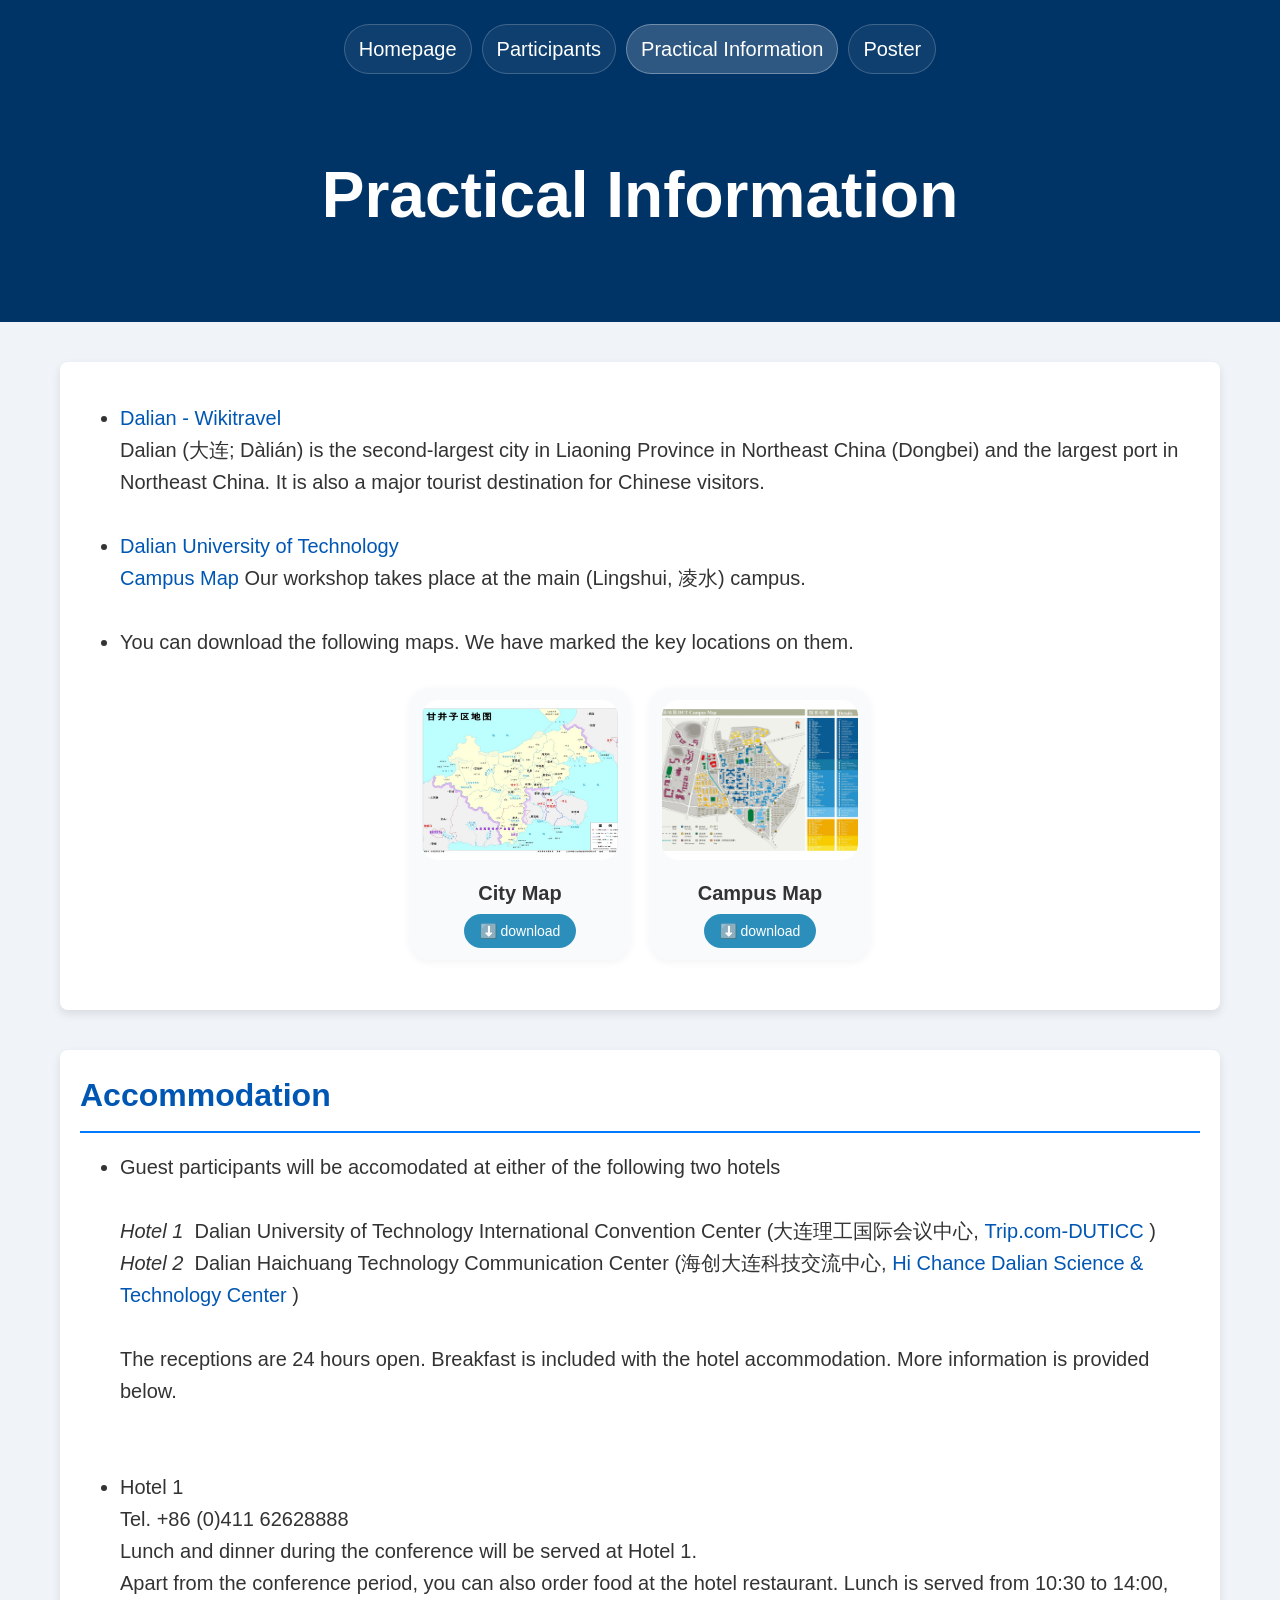
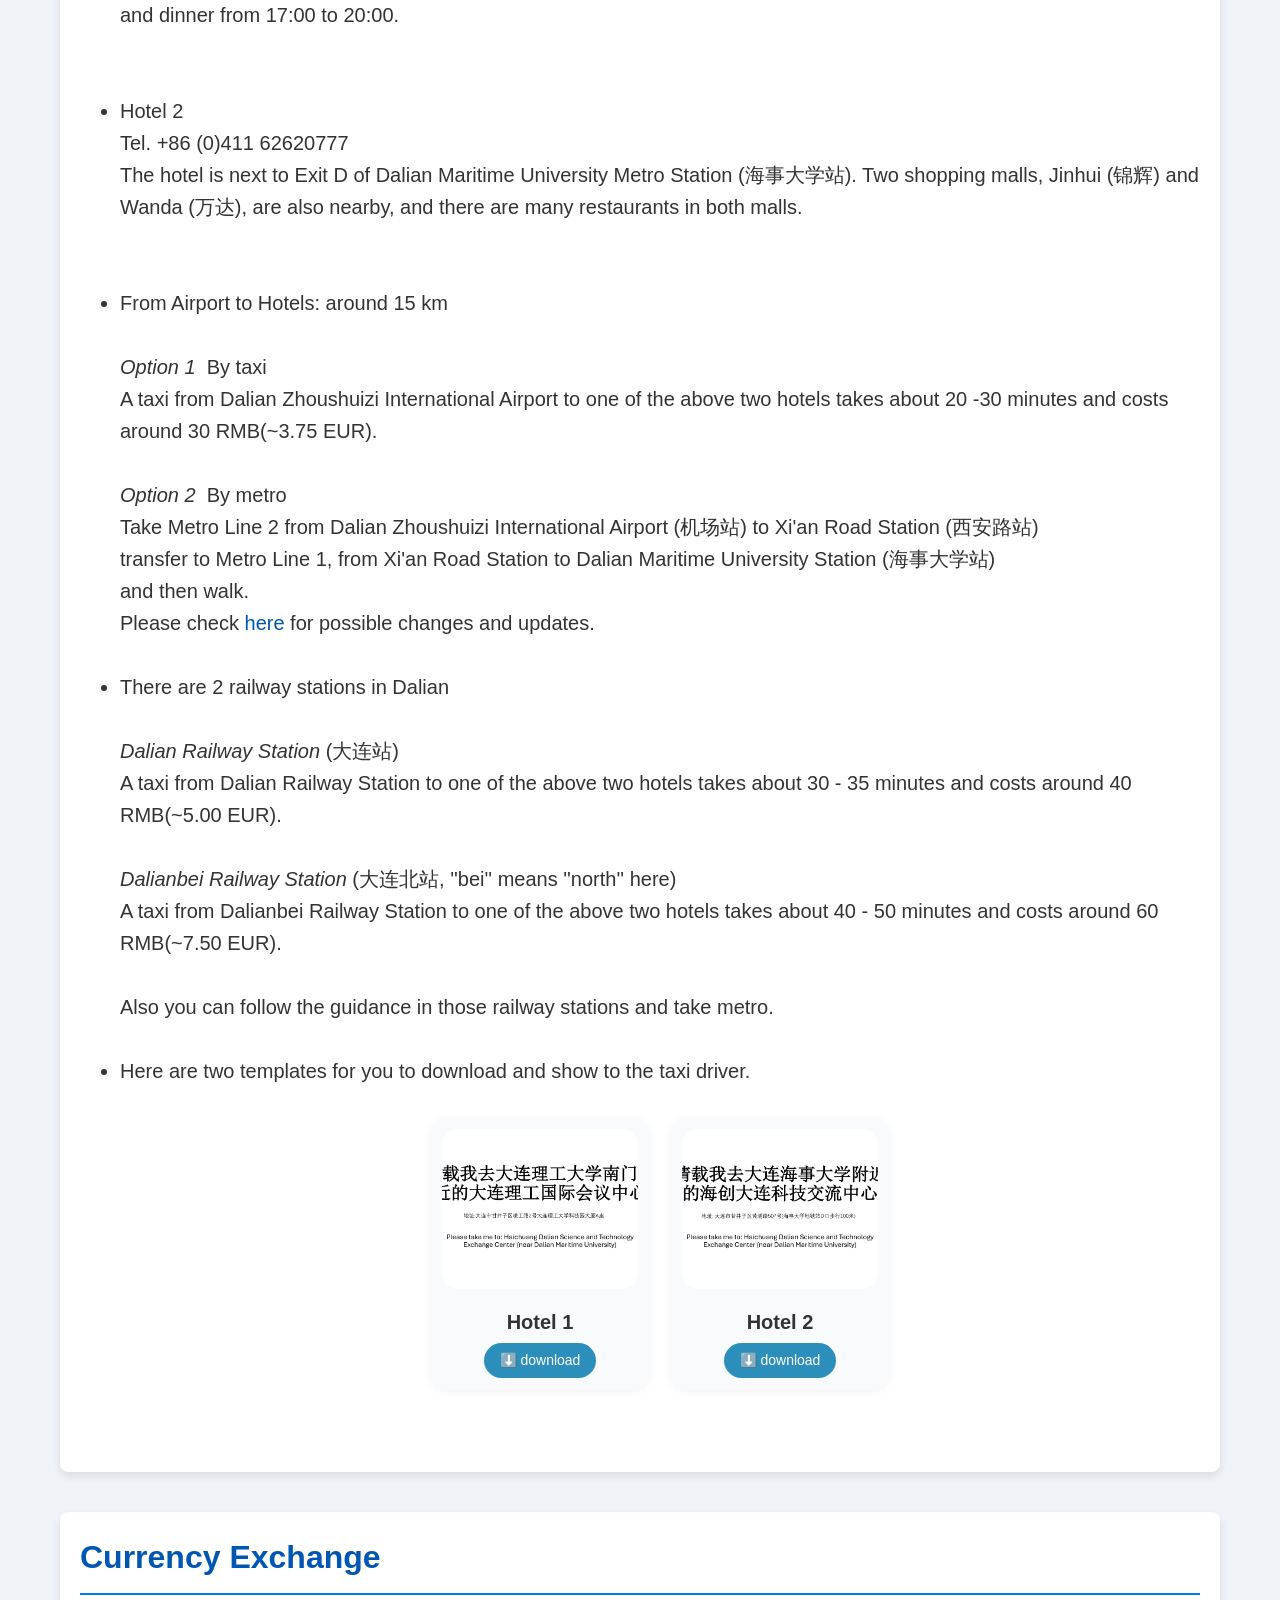
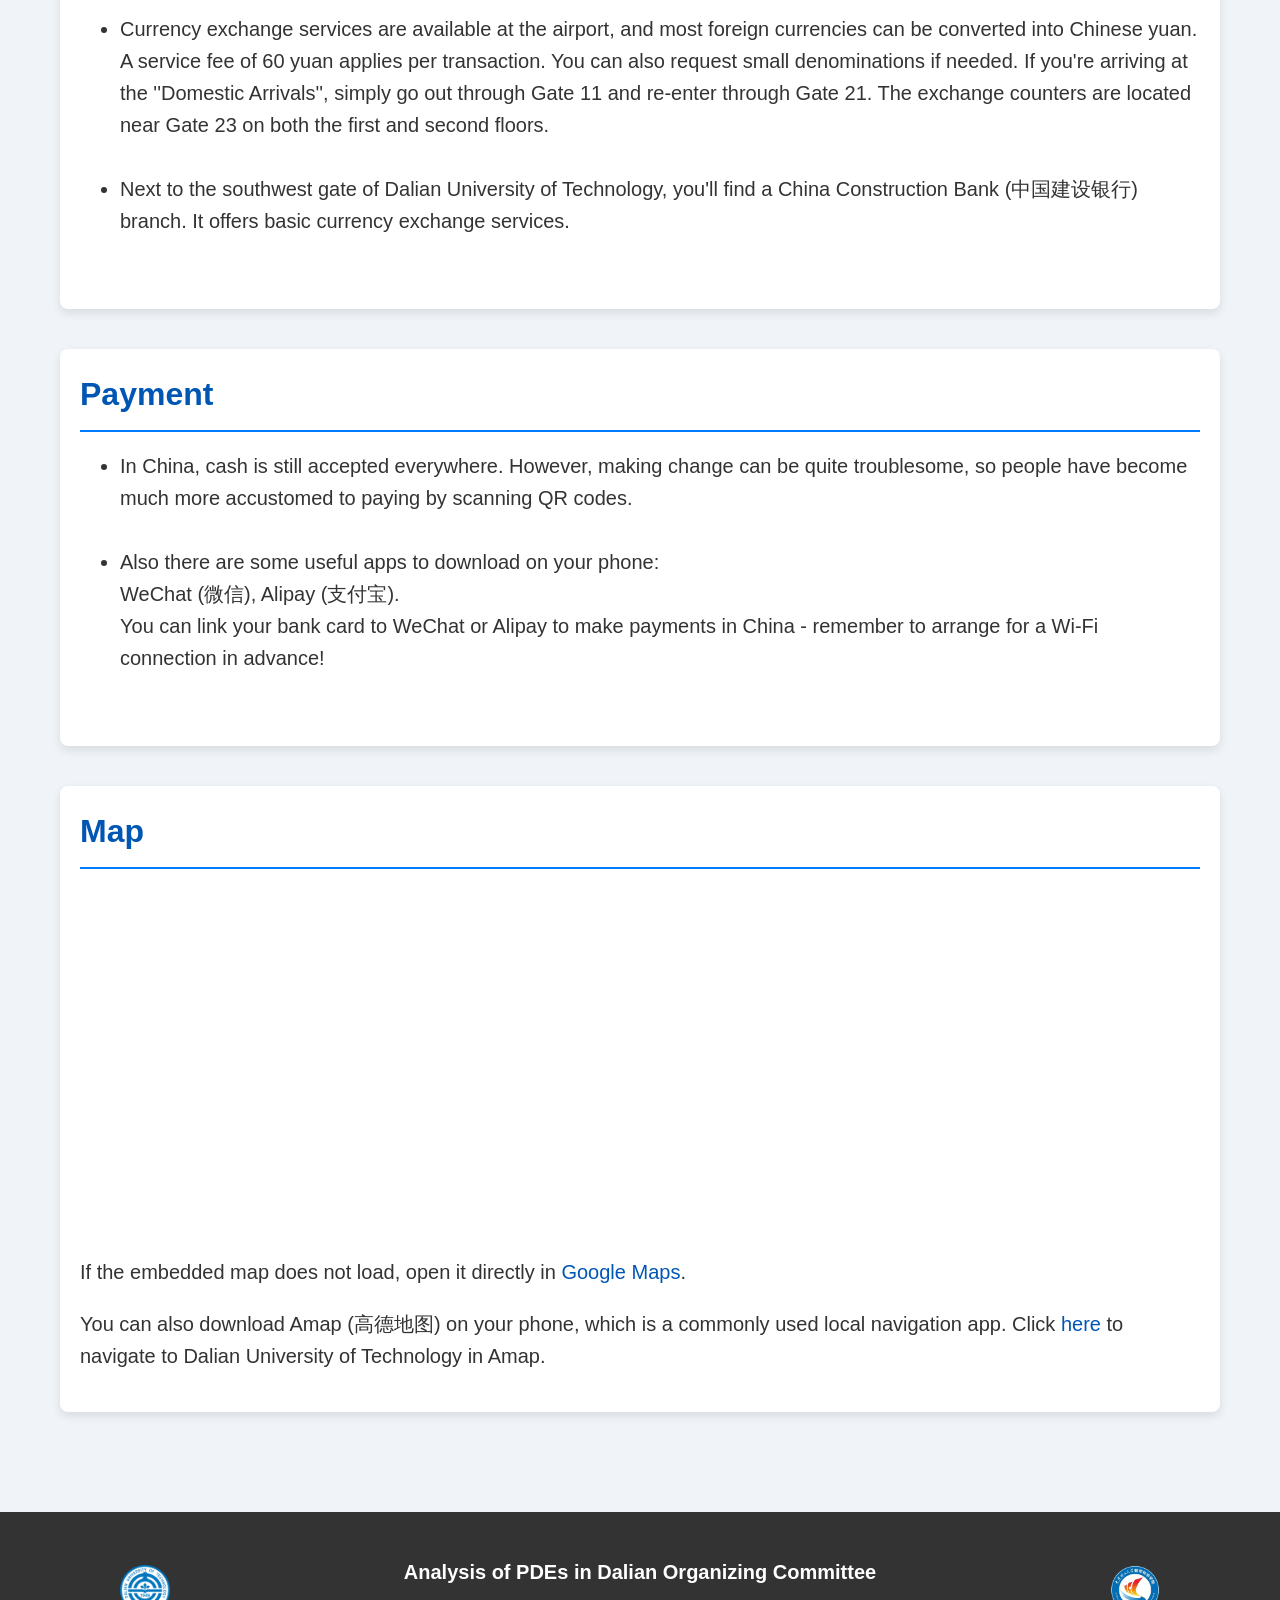
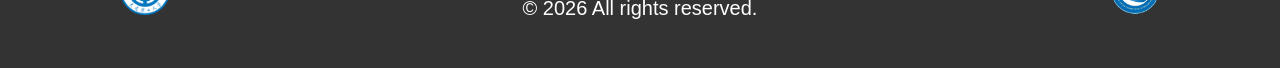
==== commit 2befe6a3: "Update information.html" ====
--- a/information.html
+++ b/information.html
@@ -110,7 +110,7 @@
 					Apart from the conference period, you can also order food at the hotel restaurant. 
 					Lunch is served from 10:30 to 14:00, and dinner from 17:00 to 20:00.</li>
 <br> <br>
-				<li>Hotel 2 <br>Tel. +86 (0)411 62620777<br> The hotel is next to Exit D of Dalian Maritime University Metro Station. 
+				<li>Hotel 2 <br>Tel. +86 (0)411 62620777<br> The hotel is next to Exit D of Dalian Maritime University Metro Station (海事大学站). 
 					Two shopping malls, Jinhui (锦辉) and Wanda (万达), are also nearby, and there are many restaurants in both malls.</li>
 <br> <br>
 				
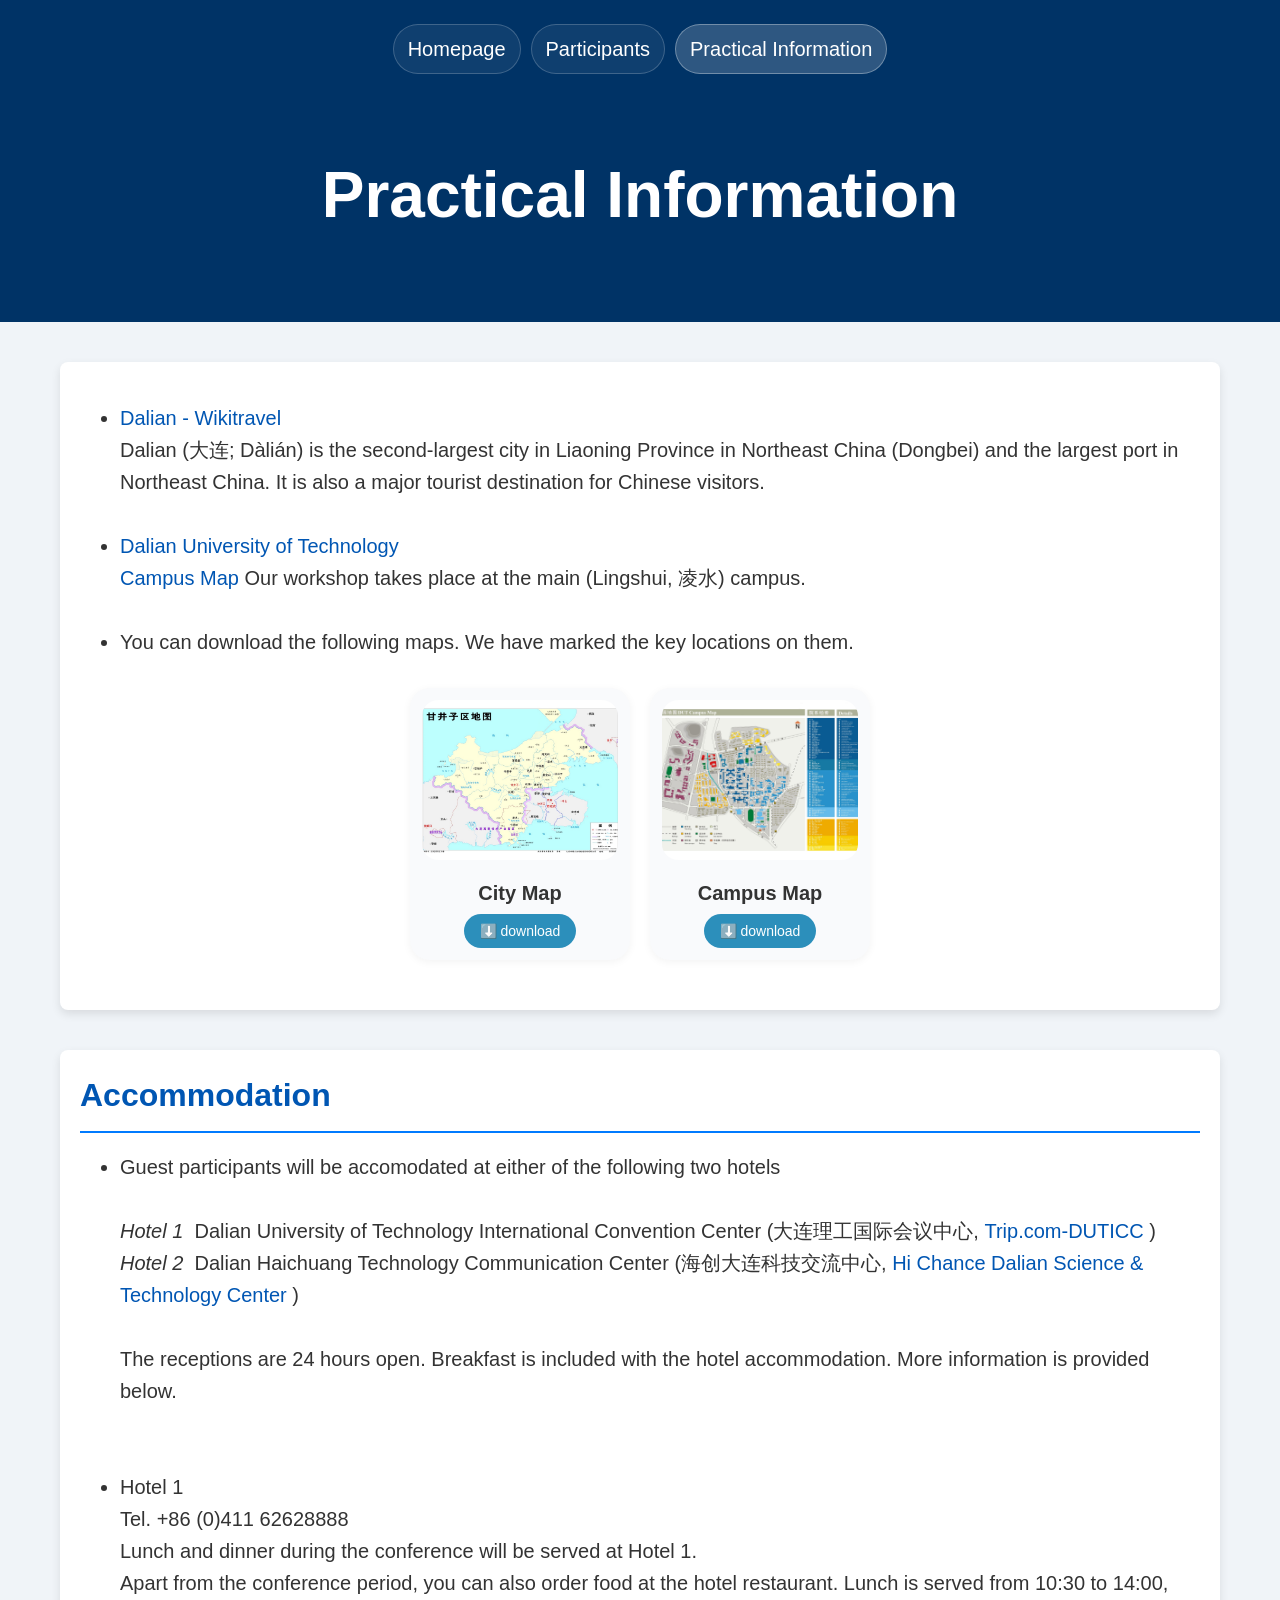
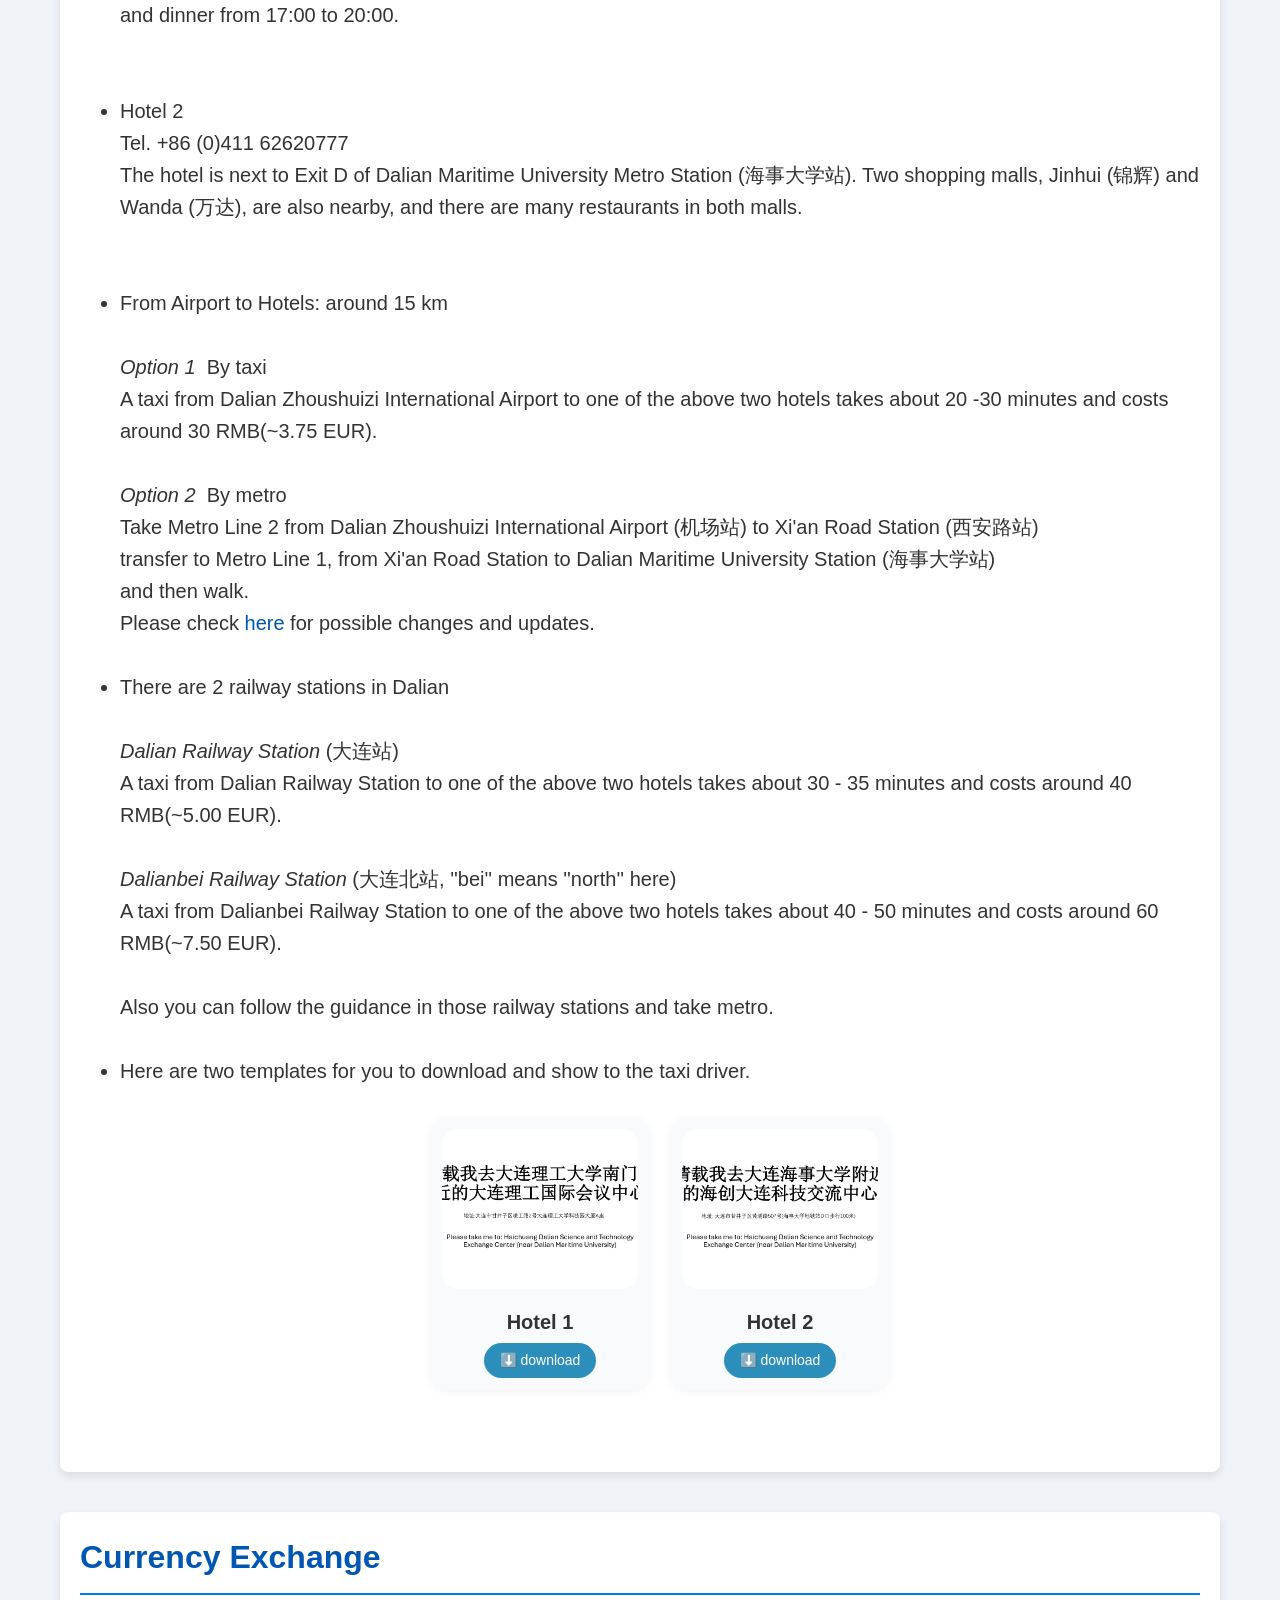
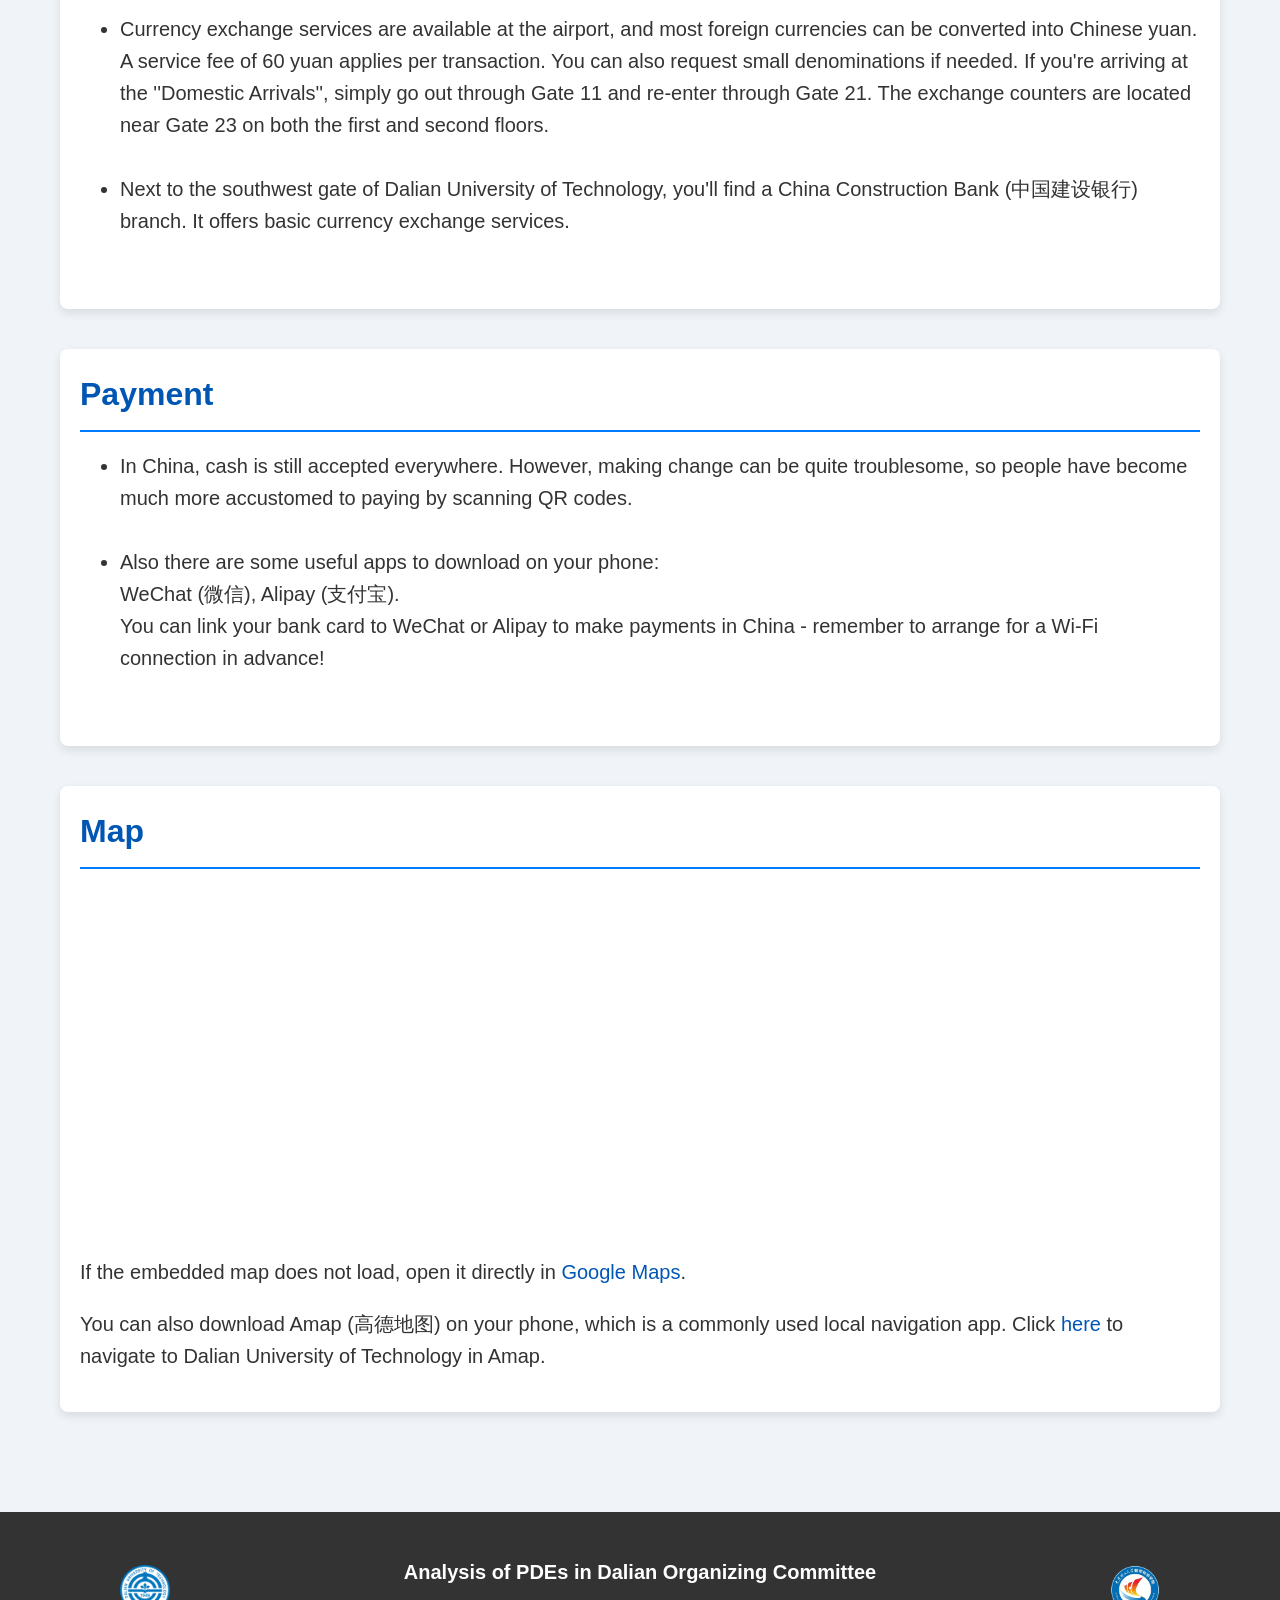
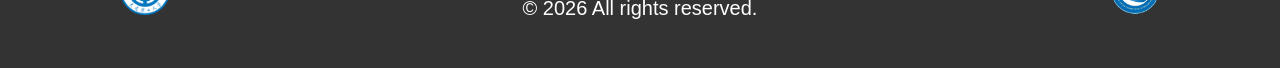
==== commit 7474015d: "Update information.html" ====
--- a/information.html
+++ b/information.html
@@ -40,7 +40,7 @@
                 <a href="index.html">Homepage</a>
                 <a href="participants.html">Participants</a>
                 <a class="active" href="information.html">Practical Information</a>
-                <a href="poster.html">Poster</a>
+                <!-- <a href="poster.html">Poster</a> -->
             </nav>
         </div>
         <div class="hero">
